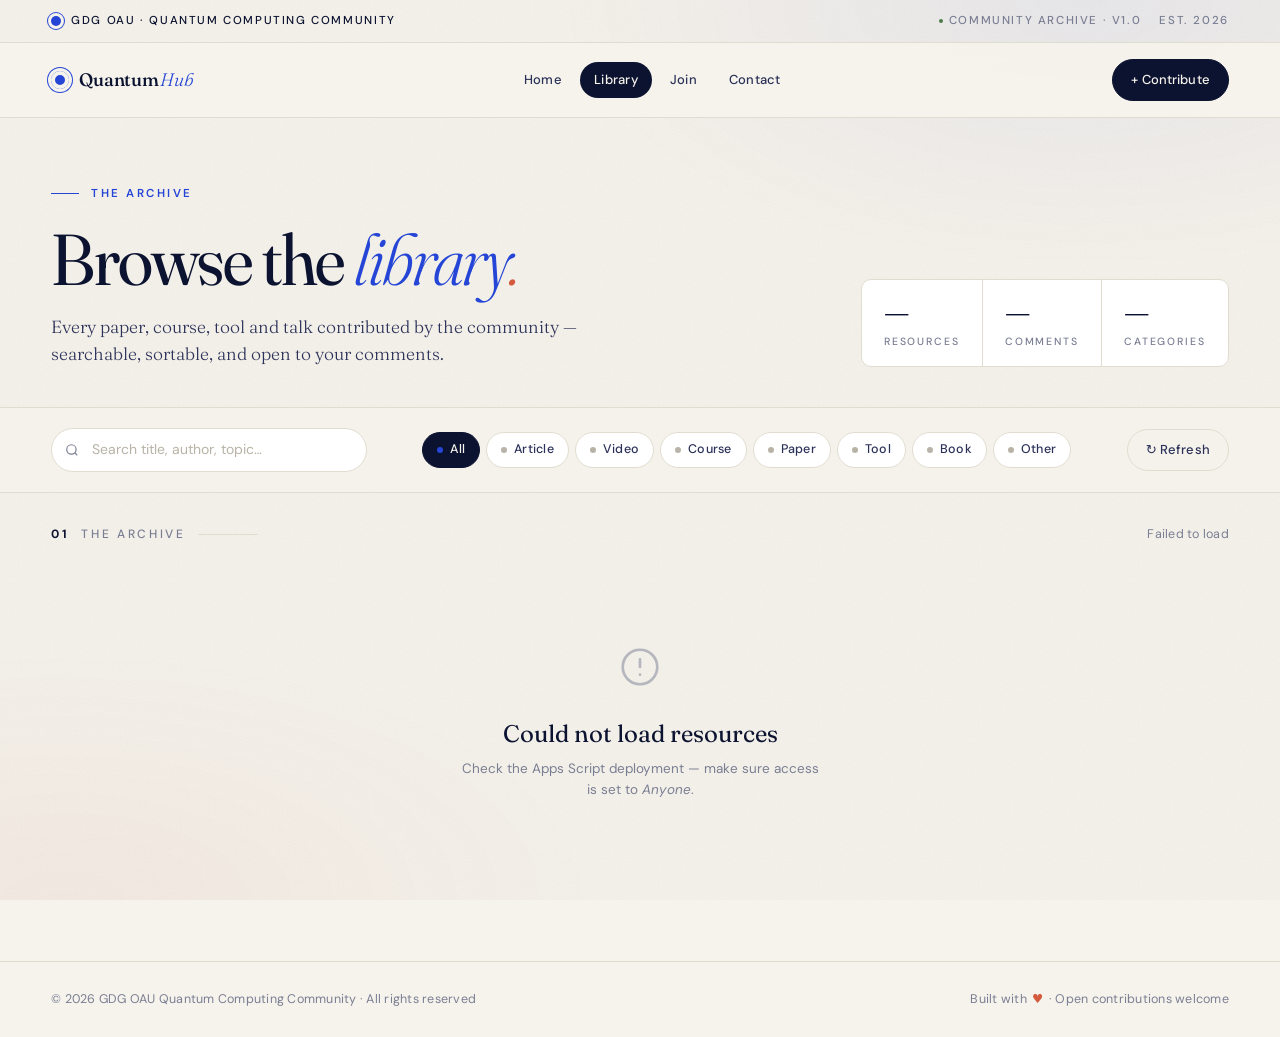
==== library.html @ d34624c2 "feat: implement library page with resource search, filtering, and contribution modal functionality" ====
<!DOCTYPE html>
<html lang="en">
<head>
  <meta charset="UTF-8" />
  <meta name="viewport" content="width=device-width, initial-scale=1.0" />
  <title>Library · Quantum Resource Hub</title>
  <meta name="description" content="The full library of quantum computing resources — curated by the GDG OAU Quantum Computing Community." />

  <link rel="preconnect" href="https://fonts.googleapis.com">
  <link rel="preconnect" href="https://fonts.gstatic.com" crossorigin>
  <link
    href="https://fonts.googleapis.com/css2?family=DM+Sans:opsz,wght@9..40,300..700&family=Fraunces:ital,opsz,wght,SOFT@0,9..144,300..700,30..100;1,9..144,300..700,30..100&display=swap"
    rel="stylesheet">

  <link rel="stylesheet" href="css/styles.css" />
</head>
<body data-page="library">

<div class="page">

  <!-- ═══ TOP RIBBON ═══════════════════════════════ -->
  <div class="ribbon">
    <span class="ribbon-mark">GDG OAU · Quantum Computing Community</span>
    <span class="ribbon-meta">
      <span class="hide-sm"><span class="dot"></span> Community archive · v1.0</span>
      <span>Est. 2026</span>
    </span>
  </div>

  <!-- ═══ PRIMARY NAV ══════════════════════════════ -->
  <nav class="primary-nav" aria-label="Primary">
    <a class="brand" href="index.html">
      <span class="brand-mark" aria-hidden="true"></span>
      <span class="brand-name">Quantum<span class="brand-name-it">Hub</span></span>
    </a>
    <ul class="nav-links">
      <li><a class="nav-link" href="index.html">Home</a></li>
      <li><a class="nav-link active" href="library.html">Library</a></li>
      <li><a class="nav-link" href="index.html#join">Join</a></li>
      <li><a class="nav-link" href="index.html#contact">Contact</a></li>
    </ul>
    <button class="btn btn-primary nav-cta" id="openAddBtn">+ Contribute</button>
  </nav>

  <!-- ═══ LIBRARY HEADER ═══════════════════════════ -->
  <header class="library-header">
    <div>
      <div class="eyebrow">The Archive</div>
      <h1 class="library-title">
        Browse the <span class="it">library</span><span class="amp">.</span>
      </h1>
      <p class="library-lede">
        Every paper, course, tool and talk contributed by the community —
        searchable, sortable, and open to your comments.
      </p>
    </div>

    <div class="stats stats-compact" role="group" aria-label="Archive statistics">
      <div class="stat"><div class="stat-num" id="stat-total">—</div><div class="stat-label">Resources</div></div>
      <div class="stat"><div class="stat-num" id="stat-comments">—</div><div class="stat-label">Comments</div></div>
      <div class="stat"><div class="stat-num" id="stat-cats">—</div><div class="stat-label">Categories</div></div>
    </div>
  </header>

  <!-- ═══ ACTION BAR ═══════════════════════════════ -->
  <div class="actionbar">
    <div class="search">
      <svg width="14" height="14" viewBox="0 0 24 24" fill="none" stroke="currentColor" stroke-width="2"><circle cx="11" cy="11" r="8"/><path d="m21 21-4.35-4.35"/></svg>
      <input type="text" id="searchInput" placeholder="Search title, author, topic…" aria-label="Search resources" />
    </div>

    <div class="chips" id="filterChips" role="group" aria-label="Filter by category">
      <button class="chip active" data-filter="All">All</button>
      <button class="chip" data-filter="Article">Article</button>
      <button class="chip" data-filter="Video">Video</button>
      <button class="chip" data-filter="Course">Course</button>
      <button class="chip" data-filter="Paper">Paper</button>
      <button class="chip" data-filter="Tool">Tool</button>
      <button class="chip" data-filter="Book">Book</button>
      <button class="chip" data-filter="Other">Other</button>
    </div>

    <div style="display:flex; gap:10px;">
      <button class="btn btn-ghost" id="refreshBtn" title="Reload archive">↻ Refresh</button>
    </div>
  </div>

  <!-- ═══ RESULTS ══════════════════════════════════ -->
  <section>
    <div class="results-header">
      <div class="section-num"><strong>01</strong> The Archive</div>
      <div class="results-count" id="resultsCount">Loading…</div>
    </div>
    <div class="grid" id="grid"></div>
  </section>

  <!-- ═══ COLOPHON ═════════════════════════════════ -->
  <footer class="colophon">
    <span>© <span id="year">2026</span> GDG OAU Quantum Computing Community · All rights reserved</span>
    <span>Built with <span class="heart" aria-label="love">♥</span> · Open contributions welcome</span>
  </footer>

</div><!-- /.page -->


<!-- ═══ ADD MODAL ══════════════════════════════════ -->
<div class="overlay" id="addOverlay" role="dialog" aria-modal="true" aria-labelledby="addModalTitle">
  <div class="modal">
    <div class="modal-head">
      <div class="modal-eyebrow">Contribute</div>
      <h2 class="modal-title" id="addModalTitle">Add a resource <em>to the archive</em></h2>
      <button class="modal-close" data-close="addOverlay" aria-label="Close">✕</button>
    </div>

    <div class="modal-body">
      <div class="field">
        <label for="f-title">Title <span class="req">*</span></label>
        <input type="text" id="f-title" placeholder="e.g. IBM Quantum Learning Path" />
      </div>

      <div class="field">
        <label for="f-url">URL / Link <span class="req">*</span></label>
        <input type="url" id="f-url" placeholder="https://…" />
      </div>

      <div class="field-row">
        <div class="field">
          <label for="f-cat">Category <span class="req">*</span></label>
          <select id="f-cat">
            <option value="">— Select —</option>
            <option>Article</option>
            <option>Video</option>
            <option>Course</option>
            <option>Paper</option>
            <option>Tool</option>
            <option>Book</option>
            <option>Other</option>
          </select>
        </div>
        <div class="field">
          <label for="f-name">Your name</label>
          <input type="text" id="f-name" placeholder="Anonymous" />
        </div>
      </div>

      <div class="field">
        <label for="f-desc">Description</label>
        <textarea id="f-desc" placeholder="What does this resource cover and why is it worth reading?"></textarea>
      </div>

      <button class="submit-btn" id="addSubmitBtn">→ Submit Resource</button>
    </div>
  </div>
</div>


<!-- ═══ RESOURCE DETAIL MODAL ══════════════════════ -->
<div class="overlay" id="detailOverlay" role="dialog" aria-modal="true" aria-labelledby="detailTitle">
  <div class="modal modal-lg">
    <button class="modal-close" data-close="detailOverlay" aria-label="Close">✕</button>

    <div class="detail">
      <div class="detail-head">
        <span class="detail-num" id="dNum">№ 001</span>
        <span class="detail-cat" id="dCat">Other</span>
      </div>

      <h2 class="detail-title" id="detailTitle">—</h2>

      <div class="detail-meta" id="dMeta"></div>

      <p class="detail-desc" id="dDesc"></p>

      <a class="detail-open" id="dOpen" href="#" target="_blank" rel="noopener">
        <span>Open resource</span>
        <svg width="14" height="14" viewBox="0 0 24 24" fill="none" stroke="currentColor" stroke-width="2" stroke-linecap="round" stroke-linejoin="round"><path d="M7 17L17 7M9 7h8v8"/></svg>
      </a>
    </div>

    <hr class="divider" />

    <div class="detail-notes">
      <div class="notes-header">
        <span class="section-tag">Community Comments</span>
        <span class="notes-count" id="dNoteCount">0</span>
      </div>

      <div class="comments-list" id="commentsList"></div>

      <hr class="divider divider-soft" />

      <div class="section-tag">Leave a Comment</div>

      <div class="field">
        <label for="c-name">Your name</label>
        <input type="text" id="c-name" placeholder="Anonymous" />
      </div>
      <div class="field">
        <label for="c-text">Comment <span class="req">*</span></label>
        <textarea id="c-text" placeholder="e.g. Link is dead — try this mirror instead: https://…"></textarea>
      </div>

      <button class="submit-btn" id="commentSubmitBtn">Post Comment</button>
    </div>
  </div>
</div>


<!-- ═══ TOAST ═════════════════════════════════════ -->
<div class="toast" id="toast" role="status" aria-live="polite">
  <span class="toast-icon" id="toastIcon">✓</span>
  <span id="toastMsg">Done.</span>
</div>


<!-- ═══ SCRIPTS — order matters: utils → api → ui → app ═══ -->
<script src="js/utils.js"></script>
<script src="js/api.js"></script>
<script src="js/ui.js"></script>
<script src="js/app.js"></script>

</body>
</html>
---- css/styles.css ----
/* ================================================
   QUANTUM RESOURCE HUB — STYLES
   GDG OAU · Quantum Computing Community
   Aesthetic: editorial light mode, Fraunces + DM Sans
   ================================================ */

/* ── DESIGN TOKENS ─────────────────────────────── */
:root {
  /* Paper & Ink */
  --paper:        #f6f3ec;
  --paper-warm:   #efeae0;
  --surface:      #ffffff;
  --ink:          #0c1330;
  --ink-soft:     #2b3158;
  --muted:        #7a7e93;
  --dim:          #b8b3a6;
  --line:         #e0dccf;
  --line-soft:    #ece8dc;

  /* Quantum palette */
  --cobalt:       #2545d6;
  --cobalt-soft:  #e7ecff;
  --terracotta:   #d35a3d;
  --saffron:      #d99411;
  --moss:         #4d7a4a;
  --plum:         #7c3a8a;
  --rose:         #c14b7a;

  /* Type — two-font system: editorial serif + clean sans */
  --serif:  'Fraunces', 'Iowan Old Style', Georgia, serif;
  --sans:   'DM Sans', 'Helvetica Neue', system-ui, sans-serif;

  /* Geometry */
  --radius-sm:  6px;
  --radius:     10px;
  --radius-lg:  18px;
  --pad-x:      clamp(20px, 4vw, 56px);

  /* Motion */
  --ease:  cubic-bezier(0.4, 0, 0.15, 1);
  --fast:  0.18s var(--ease);
  --slow:  0.32s var(--ease);
}

/* ── RESET ─────────────────────────────────────── */
*, *::before, *::after { box-sizing: border-box; margin: 0; padding: 0; }
html { scroll-behavior: smooth; }
button { font: inherit; color: inherit; background: none; border: none; cursor: pointer; }
a { color: inherit; text-decoration: none; }
input, select, textarea { font: inherit; color: inherit; }

/* ── BODY & ATMOSPHERE ─────────────────────────── */
body {
  background: var(--paper);
  color: var(--ink);
  font-family: var(--sans);
  font-size: 15px;
  line-height: 1.55;
  min-height: 100vh;
  overflow-x: hidden;
  -webkit-font-smoothing: antialiased;
  text-rendering: optimizeLegibility;
}

/* Subtle paper grain — pure SVG noise, no asset */
body::before {
  content: '';
  position: fixed;
  inset: 0;
  background-image: url("data:image/svg+xml;utf8,<svg xmlns='http://www.w3.org/2000/svg' width='160' height='160'><filter id='n'><feTurbulence type='fractalNoise' baseFrequency='0.85' numOctaves='2' stitchTiles='stitch'/><feColorMatrix values='0 0 0 0 0  0 0 0 0 0  0 0 0 0 0  0 0 0 0.045 0'/></filter><rect width='100%25' height='100%25' filter='url(%23n)'/></svg>");
  opacity: 0.6;
  pointer-events: none;
  z-index: 0;
  mix-blend-mode: multiply;
}

/* Soft radial wash anchoring the page */
body::after {
  content: '';
  position: fixed;
  inset: 0;
  background:
    radial-gradient(ellipse 70% 50% at 85% 0%, rgba(37, 69, 214, 0.06), transparent 60%),
    radial-gradient(ellipse 60% 40% at 5% 100%, rgba(211, 90, 61, 0.05), transparent 70%);
  pointer-events: none;
  z-index: 0;
}

/* ── LAYOUT WRAPPER ────────────────────────────── */
.page { position: relative; z-index: 1; }

/* Small text utility — used for labels & metadata */
.label-sm {
  font-size: 11px;
  letter-spacing: 0.14em;
  text-transform: uppercase;
  font-weight: 500;
}

/* ── TOP RIBBON (org bar) ──────────────────────── */
.ribbon {
  border-bottom: 1px solid var(--line);
  padding: 12px var(--pad-x);
  display: flex;
  justify-content: space-between;
  align-items: center;
  font-size: 11.5px;
  letter-spacing: 0.14em;
  text-transform: uppercase;
  color: var(--muted);
  font-weight: 500;
}

.ribbon-mark {
  display: inline-flex;
  align-items: center;
  gap: 10px;
  color: var(--ink);
}

.ribbon-mark::before {
  content: '';
  width: 10px;
  height: 10px;
  border-radius: 50%;
  background: var(--cobalt);
  box-shadow:
    0 0 0 3px var(--paper),
    0 0 0 4px var(--cobalt);
}

.ribbon-meta { display: flex; gap: 18px; align-items: center; }
.ribbon-meta span { display: inline-flex; align-items: center; gap: 6px; }
.ribbon-meta .dot { width: 4px; height: 4px; border-radius: 50%; background: var(--moss); }

/* ── PRIMARY NAV ───────────────────────────────── */
.primary-nav {
  padding: 16px var(--pad-x);
  display: flex;
  align-items: center;
  gap: 24px;
  border-bottom: 1px solid var(--line);
  background: rgba(246, 243, 236, 0.92);
  backdrop-filter: blur(10px);
  -webkit-backdrop-filter: blur(10px);
  position: sticky;
  top: 0;
  z-index: 60;
}

.brand {
  display: inline-flex;
  align-items: center;
  gap: 10px;
  font-family: var(--serif);
  font-weight: 500;
  font-size: 18px;
  letter-spacing: -0.01em;
  color: var(--ink);
  font-variation-settings: "opsz" 24;
  flex: 0 0 auto;
}

.brand-mark {
  width: 18px;
  height: 18px;
  border-radius: 50%;
  background: var(--cobalt);
  box-shadow:
    0 0 0 3px var(--paper),
    0 0 0 4px var(--cobalt),
    inset 0 0 0 4px var(--paper);
  display: inline-block;
}

.brand-name-it {
  font-style: italic;
  font-weight: 300;
  color: var(--cobalt);
  margin-left: 1px;
}

.nav-links {
  list-style: none;
  display: flex;
  gap: 4px;
  margin: 0 auto;
  padding: 0;
}

.nav-link {
  font-size: 13px;
  letter-spacing: 0.02em;
  font-weight: 500;
  color: var(--ink-soft);
  padding: 8px 14px;
  border-radius: 100px;
  transition: all var(--fast);
  display: inline-block;
}

.nav-link:hover { color: var(--ink); background: var(--paper-warm); }

.nav-link.active {
  background: var(--ink);
  color: var(--paper);
}

.nav-cta { flex: 0 0 auto; }

@media (max-width: 720px) {
  .primary-nav { gap: 12px; flex-wrap: wrap; }
  .nav-links { order: 3; width: 100%; justify-content: center; margin: 0; }
  .nav-cta { margin-left: auto; }
}

/* ── HERO / MASTHEAD ───────────────────────────── */
.masthead {
  padding: clamp(40px, 7vw, 80px) var(--pad-x) clamp(36px, 5vw, 56px);
  border-bottom: 1px solid var(--line);
  display: grid;
  grid-template-columns: minmax(0, 1.4fr) minmax(0, 1fr);
  gap: clamp(28px, 5vw, 64px);
  align-items: end;
  position: relative;
}

.eyebrow {
  font-size: 11.5px;
  letter-spacing: 0.22em;
  text-transform: uppercase;
  color: var(--cobalt);
  font-weight: 600;
  display: inline-flex;
  align-items: center;
  gap: 12px;
  margin-bottom: 22px;
}

.eyebrow::before {
  content: '';
  width: 28px;
  height: 1px;
  background: var(--cobalt);
}

.headline {
  font-family: var(--serif);
  font-weight: 400;
  font-size: clamp(48px, 8vw, 104px);
  line-height: 0.95;
  letter-spacing: -0.025em;
  color: var(--ink);
  font-variation-settings: "opsz" 144, "SOFT" 30;
}

.headline .it {
  font-style: italic;
  font-weight: 300;
  color: var(--cobalt);
}

.headline .amp {
  font-style: italic;
  color: var(--terracotta);
  font-weight: 300;
}

.lede {
  margin-top: 24px;
  font-family: var(--serif);
  font-size: clamp(16px, 1.6vw, 19px);
  font-weight: 300;
  line-height: 1.55;
  color: var(--ink-soft);
  max-width: 52ch;
  font-variation-settings: "opsz" 14;
}

.lede strong {
  font-weight: 500;
  color: var(--ink);
  background: linear-gradient(transparent 65%, rgba(217, 148, 17, 0.28) 65%);
  padding: 0 2px;
}

/* Masthead right column: stats + decorative orbital */
.masthead-aside {
  display: flex;
  flex-direction: column;
  gap: 28px;
  align-items: flex-end;
}

.orbital {
  width: clamp(140px, 18vw, 220px);
  aspect-ratio: 1;
  position: relative;
  opacity: 0.85;
}

.orbital svg { width: 100%; height: 100%; display: block; }
.orbital .core { animation: pulse 4s ease-in-out infinite; transform-origin: center; }
.orbital .ring { animation: orbit 18s linear infinite; transform-origin: center; }
.orbital .ring-2 { animation-duration: 24s; animation-direction: reverse; }
.orbital .ring-3 { animation-duration: 30s; }

@keyframes orbit { to { transform: rotate(360deg); } }
@keyframes pulse { 50% { transform: scale(1.15); opacity: 0.7; } }

.stats {
  display: flex;
  gap: 0;
  border: 1px solid var(--line);
  border-radius: var(--radius);
  background: var(--surface);
  overflow: hidden;
}

.stat {
  padding: 16px 22px;
  min-width: 90px;
  text-align: left;
  border-right: 1px solid var(--line);
}
.stat:last-child { border-right: none; }

.stat-num {
  font-family: var(--serif);
  font-weight: 400;
  font-size: 32px;
  line-height: 1;
  color: var(--ink);
  font-variation-settings: "opsz" 48;
}

.stat-label {
  font-size: 10.5px;
  letter-spacing: 0.18em;
  text-transform: uppercase;
  color: var(--muted);
  margin-top: 6px;
  font-weight: 500;
}

/* ── HERO CTAs ─────────────────────────────────── */
.hero-ctas {
  margin-top: 32px;
  display: flex;
  flex-wrap: wrap;
  gap: 12px;
}

.btn-lg {
  padding: 13px 22px;
  font-size: 14px;
  letter-spacing: 0.01em;
}

/* ── LIBRARY HEADER ────────────────────────────── */
.library-header {
  padding: clamp(36px, 5vw, 60px) var(--pad-x) clamp(28px, 4vw, 40px);
  border-bottom: 1px solid var(--line);
  display: grid;
  grid-template-columns: minmax(0, 1.4fr) minmax(0, 1fr);
  gap: clamp(24px, 4vw, 48px);
  align-items: end;
}

.library-title {
  font-family: var(--serif);
  font-weight: 400;
  font-size: clamp(38px, 6vw, 72px);
  line-height: 0.98;
  letter-spacing: -0.02em;
  color: var(--ink);
  font-variation-settings: "opsz" 144, "SOFT" 30;
}

.library-title .it { font-style: italic; font-weight: 300; color: var(--cobalt); }
.library-title .amp { font-style: italic; color: var(--terracotta); font-weight: 300; }

.library-lede {
  margin-top: 18px;
  font-family: var(--serif);
  font-size: clamp(15px, 1.5vw, 17.5px);
  font-weight: 300;
  line-height: 1.55;
  color: var(--ink-soft);
  max-width: 52ch;
  font-variation-settings: "opsz" 14;
}

.stats-compact { justify-self: end; }

@media (max-width: 880px) {
  .library-header { grid-template-columns: 1fr; gap: 28px; align-items: start; }
  .stats-compact { justify-self: start; }
}

/* ── FEATURED ──────────────────────────────────── */
.featured {
  padding: clamp(40px, 6vw, 72px) var(--pad-x) 16px;
}

.section-head {
  display: flex;
  justify-content: space-between;
  align-items: baseline;
  gap: 16px;
  margin-bottom: 28px;
}

.section-cta {
  font-size: 13px;
  letter-spacing: 0.02em;
  font-weight: 600;
  color: var(--cobalt);
  display: inline-flex;
  align-items: center;
  gap: 8px;
  transition: gap var(--fast);
}
.section-cta:hover { gap: 12px; }
.section-cta .arrow { transition: transform var(--fast); }
.section-cta:hover .arrow { transform: translateX(2px); }

.featured-grid {
  display: grid;
  grid-template-columns: repeat(auto-fill, minmax(310px, 1fr));
  gap: 18px;
}

/* Featured cards reuse .card styles via JS — no extra rules needed */

/* ── COMMUNITY (Join + Contact) ────────────────── */
.community {
  padding: clamp(48px, 7vw, 88px) var(--pad-x) clamp(48px, 7vw, 88px);
}

.community-grid {
  display: grid;
  grid-template-columns: repeat(auto-fit, minmax(320px, 1fr));
  gap: 24px;
}

.cs-card {
  background: var(--surface);
  border: 1px solid var(--line);
  border-radius: var(--radius-lg);
  padding: 36px 36px 32px;
  position: relative;
  overflow: hidden;
  scroll-margin-top: 100px;
}

.cs-card::before {
  content: '';
  position: absolute;
  top: 0;
  left: 0;
  right: 0;
  height: 4px;
  background: linear-gradient(90deg, var(--cobalt), var(--terracotta));
  opacity: 0.7;
}

.cs-tag {
  display: inline-block;
  font-size: 10.5px;
  letter-spacing: 0.2em;
  text-transform: uppercase;
  font-weight: 700;
  color: var(--terracotta);
  background: rgba(211, 90, 61, 0.1);
  border: 1px solid rgba(211, 90, 61, 0.25);
  padding: 5px 11px;
  border-radius: 100px;
  margin-bottom: 18px;
}

.cs-title {
  font-family: var(--serif);
  font-weight: 400;
  font-size: clamp(32px, 4.5vw, 44px);
  line-height: 1.05;
  letter-spacing: -0.02em;
  color: var(--ink);
  font-variation-settings: "opsz" 48;
  margin: 8px 0 14px;
}

.cs-title em { font-style: italic; font-weight: 300; color: var(--cobalt); }

.cs-desc {
  font-family: var(--serif);
  font-size: 15.5px;
  font-weight: 300;
  line-height: 1.6;
  color: var(--ink-soft);
  font-variation-settings: "opsz" 14;
  margin-bottom: 24px;
  max-width: 48ch;
}

.cs-form .field input:disabled,
.cs-form .field textarea:disabled {
  opacity: 0.55;
  cursor: not-allowed;
  background: var(--paper);
}

.cs-form .submit-btn:disabled {
  background: var(--ink-soft);
  opacity: 0.45;
  cursor: not-allowed;
}

@media (max-width: 640px) {
  .cs-card { padding: 28px 24px 26px; }
}

/* ── ACTION BAR ────────────────────────────────── */
.actionbar {
  padding: 20px var(--pad-x);
  display: flex;
  flex-wrap: wrap;
  gap: 14px 18px;
  align-items: center;
  justify-content: space-between;
  border-bottom: 1px solid var(--line);
  background: rgba(246, 243, 236, 0.85);
  backdrop-filter: blur(10px);
  -webkit-backdrop-filter: blur(10px);
}

.search {
  position: relative;
  flex: 1 1 240px;
  max-width: 360px;
}

.search svg {
  position: absolute;
  left: 14px;
  top: 50%;
  transform: translateY(-50%);
  color: var(--muted);
  pointer-events: none;
}

.search input {
  width: 100%;
  background: var(--surface);
  border: 1px solid var(--line);
  border-radius: 100px;
  padding: 10px 16px 10px 40px;
  font-size: 14px;
  outline: none;
  transition: border-color var(--fast), box-shadow var(--fast);
}

.search input::placeholder { color: var(--dim); }

.search input:focus {
  border-color: var(--cobalt);
  box-shadow: 0 0 0 4px var(--cobalt-soft);
}

.chips {
  display: flex;
  flex-wrap: wrap;
  gap: 6px;
  flex: 1 1 auto;
  justify-content: center;
}

.chip {
  font-size: 12.5px;
  letter-spacing: 0.02em;
  padding: 7px 14px;
  border-radius: 100px;
  border: 1px solid var(--line);
  color: var(--ink-soft);
  background: var(--surface);
  transition: all var(--fast);
  display: inline-flex;
  align-items: center;
  gap: 7px;
  font-weight: 500;
}

.chip::before {
  content: '';
  width: 6px;
  height: 6px;
  border-radius: 50%;
  background: var(--dim);
  transition: background var(--fast);
}

.chip:hover { border-color: var(--ink); color: var(--ink); }

.chip.active {
  background: var(--ink);
  color: var(--paper);
  border-color: var(--ink);
}

.chip.active::before { background: var(--cobalt); }

.btn {
  font-size: 13px;
  letter-spacing: 0.01em;
  font-weight: 500;
  padding: 10px 18px;
  border-radius: 100px;
  display: inline-flex;
  align-items: center;
  gap: 8px;
  transition: all var(--fast);
  white-space: nowrap;
}

.btn-primary {
  background: var(--ink);
  color: var(--paper);
  border: 1px solid var(--ink);
}

.btn-primary:hover {
  background: var(--cobalt);
  border-color: var(--cobalt);
  transform: translateY(-1px);
}

.btn-ghost {
  background: transparent;
  color: var(--ink-soft);
  border: 1px solid var(--line);
}

.btn-ghost:hover { border-color: var(--ink); color: var(--ink); }

/* ── RESULTS HEADER ─────────────────────────────── */
.results-header {
  padding: 32px var(--pad-x) 12px;
  display: flex;
  justify-content: space-between;
  align-items: baseline;
  gap: 16px;
}

.section-num {
  font-size: 12px;
  letter-spacing: 0.22em;
  text-transform: uppercase;
  color: var(--muted);
  display: inline-flex;
  align-items: center;
  gap: 12px;
  font-weight: 500;
}

.section-num strong { color: var(--ink); font-weight: 700; }

.section-num::after {
  content: '';
  width: 60px;
  height: 1px;
  background: var(--line);
}

.results-count {
  font-size: 12.5px;
  color: var(--muted);
  letter-spacing: 0.02em;
}

/* ── GRID ──────────────────────────────────────── */
.grid {
  padding: 8px var(--pad-x) 80px;
  display: grid;
  grid-template-columns: repeat(auto-fill, minmax(310px, 1fr));
  gap: 18px;
}

/* ── CARD ──────────────────────────────────────── */
.card {
  background: var(--surface);
  border: 1px solid var(--line);
  border-radius: var(--radius);
  padding: 24px 24px 20px;
  display: flex;
  flex-direction: column;
  gap: 14px;
  position: relative;
  overflow: hidden;
  cursor: pointer;
  transition: border-color var(--fast), transform var(--fast), box-shadow var(--slow);
  animation: cardIn 0.5s var(--ease) both;
}

@keyframes cardIn {
  from { opacity: 0; transform: translateY(12px); }
  to   { opacity: 1; transform: translateY(0); }
}

/* Left color bar by category */
.card::before {
  content: '';
  position: absolute;
  top: 0;
  left: 0;
  bottom: 0;
  width: 3px;
  background: var(--cat-color, var(--dim));
  transition: width var(--fast);
}

.card:hover {
  border-color: var(--ink);
  transform: translateY(-2px);
  box-shadow: 0 12px 32px -8px rgba(12, 19, 48, 0.12);
}

.card:hover::before { width: 5px; }

.card-head {
  display: flex;
  justify-content: space-between;
  align-items: center;
  gap: 10px;
}

.card-num {
  font-size: 11px;
  color: var(--muted);
  letter-spacing: 0.12em;
  font-weight: 500;
}

.card-cat {
  font-size: 10.5px;
  letter-spacing: 0.16em;
  text-transform: uppercase;
  color: var(--cat-color, var(--ink));
  display: inline-flex;
  align-items: center;
  gap: 7px;
  font-weight: 600;
}

.card-cat::before {
  content: '';
  width: 7px;
  height: 7px;
  border-radius: 50%;
  background: var(--cat-color, var(--dim));
}

.card-title {
  font-family: var(--serif);
  font-weight: 500;
  font-size: 21px;
  line-height: 1.2;
  letter-spacing: -0.01em;
  color: var(--ink);
  font-variation-settings: "opsz" 24;
  display: -webkit-box;
  -webkit-line-clamp: 3;
  -webkit-box-orient: vertical;
  overflow: hidden;
}

.card-desc {
  font-size: 13.5px;
  line-height: 1.55;
  color: var(--ink-soft);
  display: -webkit-box;
  -webkit-line-clamp: 3;
  -webkit-box-orient: vertical;
  overflow: hidden;
}

.card-meta {
  font-size: 12px;
  color: var(--muted);
  letter-spacing: 0.01em;
  display: flex;
  gap: 10px;
  align-items: center;
  margin-top: auto;
}

.card-meta .sep { width: 3px; height: 3px; border-radius: 50%; background: var(--dim); }

.card-foot {
  display: flex;
  justify-content: space-between;
  align-items: center;
  padding-top: 14px;
  margin-top: 4px;
  border-top: 1px solid var(--line-soft);
  gap: 10px;
}

.card-link {
  font-size: 12.5px;
  letter-spacing: 0.01em;
  color: var(--cobalt);
  font-weight: 600;
  display: inline-flex;
  align-items: center;
  gap: 6px;
  transition: gap var(--fast);
}

.card-link:hover { gap: 10px; }
.card-link svg { transition: transform var(--fast); }
.card-link:hover svg { transform: translateX(2px); }

.card-comments {
  font-size: 12px;
  color: var(--muted);
  display: inline-flex;
  align-items: center;
  gap: 6px;
  padding: 5px 10px;
  border-radius: 100px;
  border: 1px solid var(--line);
  transition: all var(--fast);
  font-weight: 500;
}

.card-comments:hover {
  border-color: var(--ink);
  color: var(--ink);
}

.card-comments strong { color: var(--ink); font-weight: 700; }

/* Category color modifiers */
.cat-article { --cat-color: var(--cobalt); }
.cat-video   { --cat-color: var(--terracotta); }
.cat-course  { --cat-color: var(--moss); }
.cat-paper   { --cat-color: var(--ink); }
.cat-tool    { --cat-color: var(--plum); }
.cat-book    { --cat-color: var(--saffron); }
.cat-other   { --cat-color: var(--rose); }

/* ── EMPTY / LOADING ───────────────────────────── */
.state-block {
  grid-column: 1 / -1;
  text-align: center;
  padding: 80px 24px;
  color: var(--muted);
}

.state-block svg { margin-bottom: 18px; opacity: 0.5; }

.state-block h3 {
  font-family: var(--serif);
  font-weight: 400;
  font-size: 24px;
  color: var(--ink);
  margin-bottom: 6px;
  font-variation-settings: "opsz" 24;
}

.state-block p { font-size: 13.5px; max-width: 40ch; margin: 0 auto; }

.spinner {
  width: 22px;
  height: 22px;
  border: 2px solid var(--line);
  border-top-color: var(--cobalt);
  border-radius: 50%;
  animation: spin 0.8s linear infinite;
  display: inline-block;
  vertical-align: middle;
  margin-right: 12px;
}

@keyframes spin { to { transform: rotate(360deg); } }

/* ── FOOTER ────────────────────────────────────── */
.colophon {
  border-top: 1px solid var(--line);
  padding: 28px var(--pad-x);
  font-size: 12.5px;
  letter-spacing: 0.02em;
  color: var(--muted);
  display: flex;
  justify-content: space-between;
  flex-wrap: wrap;
  gap: 12px;
}

.colophon .heart {
  color: var(--terracotta);
  display: inline-block;
  animation: heartbeat 2.4s ease-in-out infinite;
  transform-origin: center;
  margin: 0 2px;
}

@keyframes heartbeat {
  0%, 40%, 100% { transform: scale(1); }
  20%           { transform: scale(1.18); }
}

/* ── MODAL ─────────────────────────────────────── */
.overlay {
  position: fixed;
  inset: 0;
  background: rgba(12, 19, 48, 0.32);
  backdrop-filter: blur(6px);
  -webkit-backdrop-filter: blur(6px);
  z-index: 100;
  display: flex;
  align-items: center;
  justify-content: center;
  padding: 24px;
  opacity: 0;
  pointer-events: none;
  transition: opacity var(--slow);
}

.overlay.open { opacity: 1; pointer-events: auto; }

.modal {
  background: var(--surface);
  border-radius: var(--radius-lg);
  width: 100%;
  max-width: 540px;
  max-height: 90vh;
  overflow-y: auto;
  position: relative;
  transform: translateY(16px) scale(0.98);
  transition: transform var(--slow);
  box-shadow: 0 30px 80px -20px rgba(12, 19, 48, 0.3);
}

.modal-lg { max-width: 640px; }

.overlay.open .modal { transform: translateY(0) scale(1); }

.modal-head {
  padding: 32px 36px 22px;
  border-bottom: 1px solid var(--line);
  position: relative;
}

.modal-eyebrow {
  font-size: 11px;
  letter-spacing: 0.22em;
  text-transform: uppercase;
  color: var(--cobalt);
  margin-bottom: 8px;
  font-weight: 600;
}

.modal-title {
  font-family: var(--serif);
  font-weight: 400;
  font-size: 28px;
  letter-spacing: -0.015em;
  color: var(--ink);
  font-variation-settings: "opsz" 36;
  padding-right: 40px;
  line-height: 1.15;
}

.modal-title em { font-style: italic; color: var(--cobalt); font-weight: 300; }

.modal-close {
  position: absolute;
  top: 24px;
  right: 24px;
  width: 34px;
  height: 34px;
  border-radius: 50%;
  border: 1px solid var(--line);
  display: flex;
  align-items: center;
  justify-content: center;
  color: var(--muted);
  transition: all var(--fast);
  z-index: 5;
  background: var(--surface);
}

.modal-close:hover { border-color: var(--ink); color: var(--ink); transform: rotate(90deg); }

.modal-body { padding: 28px 36px 32px; }

/* ── RESOURCE DETAIL ───────────────────────────── */
.detail {
  padding: 36px 40px 28px;
  position: relative;
}

.detail::before {
  content: '';
  position: absolute;
  top: 0;
  left: 0;
  right: 0;
  height: 4px;
  background: var(--cat-color, var(--cobalt));
}

.detail-head {
  display: flex;
  justify-content: space-between;
  align-items: center;
  margin-bottom: 18px;
  gap: 12px;
}

.detail-num {
  font-size: 11px;
  letter-spacing: 0.18em;
  color: var(--muted);
  font-weight: 500;
}

.detail-cat {
  font-size: 11px;
  letter-spacing: 0.2em;
  text-transform: uppercase;
  color: var(--cat-color, var(--ink));
  font-weight: 700;
  display: inline-flex;
  align-items: center;
  gap: 8px;
}

.detail-cat::before {
  content: '';
  width: 8px;
  height: 8px;
  border-radius: 50%;
  background: var(--cat-color, var(--ink));
}

.detail-title {
  font-family: var(--serif);
  font-weight: 400;
  font-size: clamp(28px, 4vw, 38px);
  line-height: 1.1;
  letter-spacing: -0.02em;
  color: var(--ink);
  font-variation-settings: "opsz" 48;
  margin-bottom: 14px;
  padding-right: 40px;
}

.detail-meta {
  font-size: 13px;
  color: var(--muted);
  display: flex;
  gap: 10px;
  align-items: center;
  flex-wrap: wrap;
  margin-bottom: 18px;
}

.detail-meta .sep { width: 3px; height: 3px; border-radius: 50%; background: var(--dim); }
.detail-meta .author { color: var(--ink-soft); font-weight: 500; }

.detail-desc {
  font-family: var(--serif);
  font-weight: 300;
  font-size: 16.5px;
  line-height: 1.6;
  color: var(--ink-soft);
  font-variation-settings: "opsz" 14;
  margin-bottom: 24px;
}
.detail-desc:empty { display: none; }

.detail-open {
  display: inline-flex;
  align-items: center;
  gap: 10px;
  background: var(--ink);
  color: var(--paper);
  padding: 13px 22px;
  border-radius: 100px;
  font-size: 14px;
  font-weight: 500;
  letter-spacing: 0.01em;
  transition: all var(--fast);
}

.detail-open:hover {
  background: var(--cobalt);
  transform: translateY(-1px);
  box-shadow: 0 8px 22px -6px rgba(37, 69, 214, 0.4);
}

.detail-open svg { transition: transform var(--fast); }
.detail-open:hover svg { transform: translate(2px, -2px); }

/* ── FORMS ─────────────────────────────────────── */
.field { margin-bottom: 18px; }

.field label {
  display: block;
  font-size: 11.5px;
  letter-spacing: 0.16em;
  text-transform: uppercase;
  color: var(--muted);
  margin-bottom: 8px;
  font-weight: 600;
}

.field label .req { color: var(--terracotta); }

.field input,
.field select,
.field textarea {
  width: 100%;
  background: var(--paper);
  border: 1px solid var(--line);
  border-radius: var(--radius-sm);
  padding: 12px 14px;
  font-size: 14.5px;
  color: var(--ink);
  outline: none;
  transition: border-color var(--fast), background var(--fast), box-shadow var(--fast);
}

.field input:focus,
.field select:focus,
.field textarea:focus {
  border-color: var(--cobalt);
  background: var(--surface);
  box-shadow: 0 0 0 3px var(--cobalt-soft);
}

.field input::placeholder,
.field textarea::placeholder { color: var(--dim); }

.field textarea { resize: vertical; min-height: 96px; line-height: 1.55; }

.field select { appearance: none; background-image: url("data:image/svg+xml;utf8,<svg xmlns='http://www.w3.org/2000/svg' width='12' height='8' viewBox='0 0 12 8'><path d='M1 1l5 5 5-5' stroke='%237a7e93' stroke-width='1.5' fill='none' stroke-linecap='round'/></svg>"); background-repeat: no-repeat; background-position: right 14px center; padding-right: 36px; }

.field-row { display: grid; grid-template-columns: 1fr 1fr; gap: 14px; }

.submit-btn {
  width: 100%;
  background: var(--ink);
  color: var(--paper);
  border-radius: 100px;
  padding: 13px 20px;
  font-size: 14px;
  letter-spacing: 0.02em;
  font-weight: 500;
  transition: all var(--fast);
  display: inline-flex;
  align-items: center;
  justify-content: center;
  gap: 10px;
  margin-top: 8px;
}

.submit-btn:hover { background: var(--cobalt); transform: translateY(-1px); }
.submit-btn:disabled { opacity: 0.5; cursor: wait; transform: none; }

/* ── COMMENTS / NOTES SECTION ──────────────────── */
.detail-notes { padding: 0 40px 36px; }

.notes-header {
  display: flex;
  align-items: center;
  gap: 10px;
  margin-bottom: 14px;
}

.notes-count {
  font-size: 11px;
  font-weight: 600;
  background: var(--paper-warm);
  color: var(--ink);
  padding: 2px 9px;
  border-radius: 100px;
  letter-spacing: 0.04em;
}

.comments-list {
  display: flex;
  flex-direction: column;
  gap: 12px;
  margin-bottom: 24px;
  max-height: 280px;
  overflow-y: auto;
  padding-right: 4px;
}

.comment {
  background: var(--paper);
  border: 1px solid var(--line);
  border-radius: var(--radius-sm);
  padding: 14px 16px;
}

.comment-head {
  display: flex;
  justify-content: space-between;
  align-items: baseline;
  margin-bottom: 6px;
  gap: 10px;
}

.comment-author {
  font-size: 13px;
  font-weight: 600;
  color: var(--ink);
  letter-spacing: 0.005em;
}

.comment-time {
  font-size: 11.5px;
  color: var(--muted);
}

.comment-text {
  font-size: 14px;
  line-height: 1.55;
  color: var(--ink-soft);
}

.no-comments {
  text-align: center;
  font-size: 13px;
  color: var(--muted);
  padding: 22px 0;
  letter-spacing: 0.02em;
  font-style: italic;
  font-family: var(--serif);
  font-weight: 300;
}

.divider {
  border: none;
  border-top: 1px solid var(--line);
  margin: 0;
}

.divider-soft {
  border-top: 1px dashed var(--line);
  margin: 22px 0;
}

.section-tag {
  font-size: 11.5px;
  letter-spacing: 0.18em;
  text-transform: uppercase;
  color: var(--ink);
  font-weight: 600;
  display: inline-flex;
  align-items: center;
  margin-bottom: 14px;
}

/* ── TOAST ─────────────────────────────────────── */
.toast {
  position: fixed;
  bottom: 28px;
  right: 28px;
  z-index: 200;
  background: var(--surface);
  border: 1px solid var(--line);
  border-radius: var(--radius);
  padding: 12px 18px;
  font-size: 13.5px;
  color: var(--ink);
  display: flex;
  align-items: center;
  gap: 12px;
  box-shadow: 0 12px 36px -8px rgba(12, 19, 48, 0.2);
  transform: translateY(80px);
  opacity: 0;
  pointer-events: none;
  transition: transform var(--slow), opacity var(--slow);
  border-left-width: 3px;
}

.toast.show { transform: translateY(0); opacity: 1; }
.toast.success { border-left-color: var(--moss); }
.toast.error   { border-left-color: var(--terracotta); }

.toast-icon { font-weight: 700; }
.toast.success .toast-icon { color: var(--moss); }
.toast.error   .toast-icon { color: var(--terracotta); }

/* ── SCROLLBAR ─────────────────────────────────── */
::-webkit-scrollbar { width: 8px; height: 8px; }
::-webkit-scrollbar-track { background: transparent; }
::-webkit-scrollbar-thumb { background: var(--line); border-radius: 4px; }
::-webkit-scrollbar-thumb:hover { background: var(--dim); }

/* ── RESPONSIVE ────────────────────────────────── */
@media (max-width: 880px) {
  .masthead {
    grid-template-columns: 1fr;
    gap: 32px;
    align-items: start;
  }
  .masthead-aside { align-items: flex-start; flex-direction: row; flex-wrap: wrap; }
  .orbital { order: -1; }
}

@media (max-width: 640px) {
  .ribbon { font-size: 10.5px; padding: 10px 16px; }
  .ribbon-meta { gap: 12px; }
  .ribbon-meta .hide-sm { display: none; }
  .actionbar { padding: 16px 16px; }
  .chips { justify-content: flex-start; }
  .field-row { grid-template-columns: 1fr; }
  .modal-head, .modal-body { padding-left: 24px; padding-right: 24px; }
  .detail { padding: 32px 24px 24px; }
  .detail-notes { padding: 0 24px 32px; }
  .modal-title { font-size: 24px; }
  .stat { padding: 14px 18px; min-width: 80px; }
  .stat-num { font-size: 28px; }
  .toast { left: 16px; right: 16px; bottom: 16px; }
}

@media (max-width: 420px) {
  .results-header { flex-direction: column; align-items: flex-start; gap: 6px; }
  .grid { grid-template-columns: 1fr; }
}
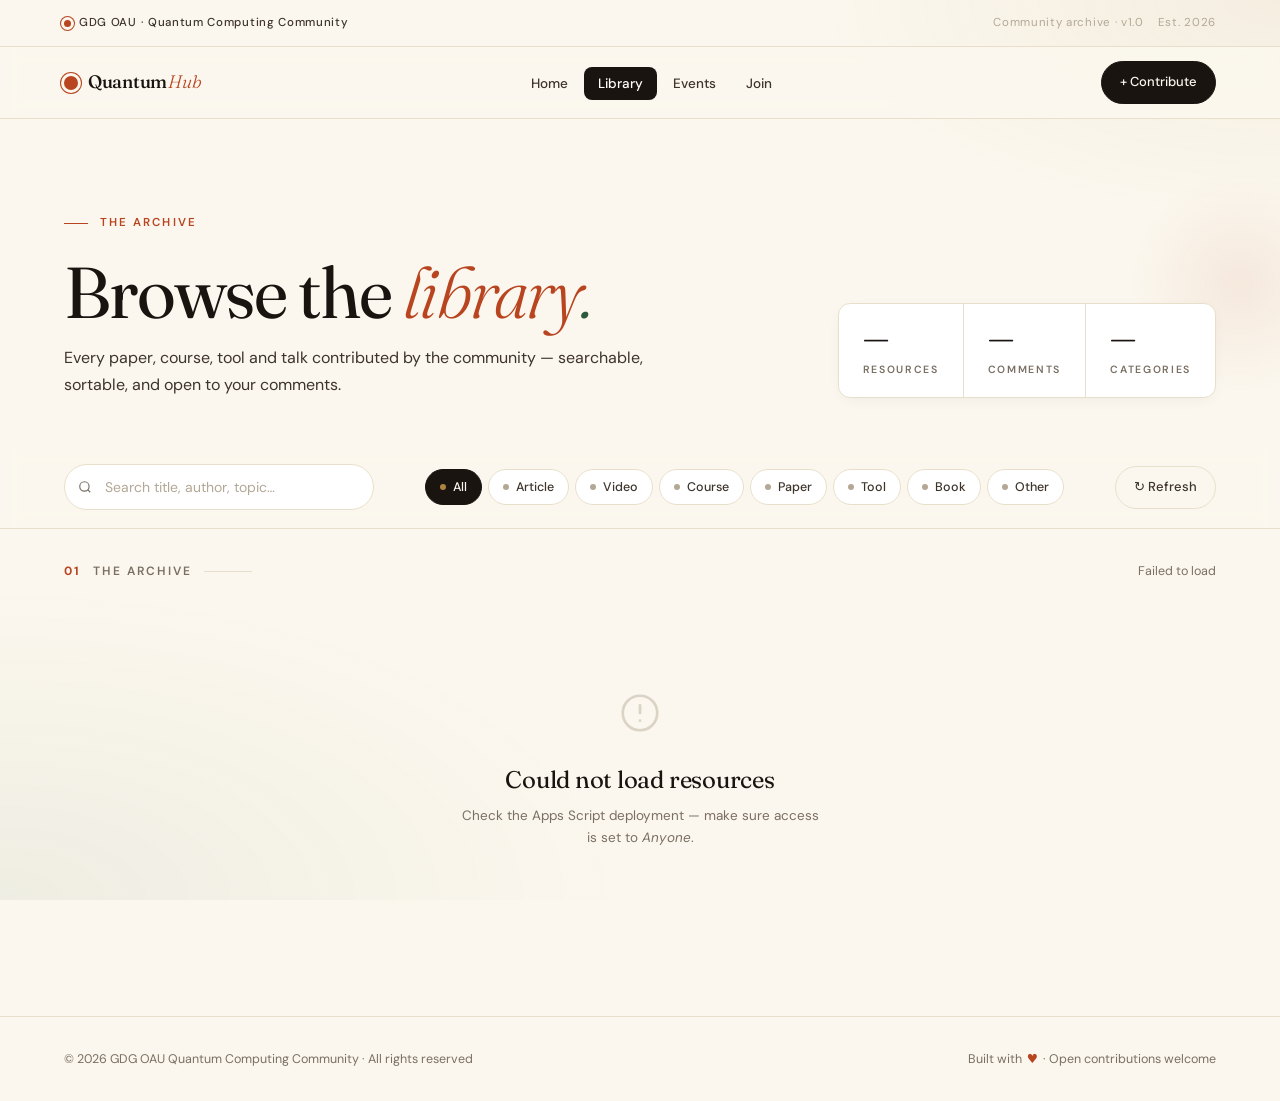
==== commit 10e73abe: "feat: implement warm scholarly visual identity, atmospheric background gradients, and scroll-trigger" ====
--- a/library.html
+++ b/library.html
@@ -36,15 +36,15 @@
     <ul class="nav-links">
       <li><a class="nav-link" href="index.html">Home</a></li>
       <li><a class="nav-link active" href="library.html">Library</a></li>
+      <li><a class="nav-link" href="index.html#events">Events</a></li>
       <li><a class="nav-link" href="index.html#join">Join</a></li>
-      <li><a class="nav-link" href="index.html#contact">Contact</a></li>
     </ul>
     <button class="btn btn-primary nav-cta" id="openAddBtn">+ Contribute</button>
   </nav>
 
   <!-- ═══ LIBRARY HEADER ═══════════════════════════ -->
   <header class="library-header">
-    <div>
+    <div class="reveal in">
       <div class="eyebrow">The Archive</div>
       <h1 class="library-title">
         Browse the <span class="it">library</span><span class="amp">.</span>
@@ -55,7 +55,7 @@
       </p>
     </div>
 
-    <div class="stats stats-compact" role="group" aria-label="Archive statistics">
+    <div class="stats stats-compact reveal delay-2" role="group" aria-label="Archive statistics">
       <div class="stat"><div class="stat-num" id="stat-total">—</div><div class="stat-label">Resources</div></div>
       <div class="stat"><div class="stat-num" id="stat-comments">—</div><div class="stat-label">Comments</div></div>
       <div class="stat"><div class="stat-num" id="stat-cats">—</div><div class="stat-label">Categories</div></div>
@@ -217,6 +217,7 @@
 <script src="js/utils.js"></script>
 <script src="js/api.js"></script>
 <script src="js/ui.js"></script>
+<script src="js/reveal.js"></script>
 <script src="js/app.js"></script>
 
 </body>
--- a/css/styles.css
+++ b/css/styles.css
@@ -1,45 +1,61 @@
 /* ================================================
    QUANTUM RESOURCE HUB — STYLES
    GDG OAU · Quantum Computing Community
-   Aesthetic: editorial light mode, Fraunces + DM Sans
+   Aesthetic: warm scholarly library, animated, refined color
    ================================================ */
 
 /* ── DESIGN TOKENS ─────────────────────────────── */
 :root {
-  /* Paper & Ink */
-  --paper:        #f6f3ec;
-  --paper-warm:   #efeae0;
+  /* Surfaces — warm parchment */
+  --bg:           #fbf7ee;
+  --bg-deep:      #f4ecdb;
   --surface:      #ffffff;
-  --ink:          #0c1330;
-  --ink-soft:     #2b3158;
-  --muted:        #7a7e93;
-  --dim:          #b8b3a6;
-  --line:         #e0dccf;
-  --line-soft:    #ece8dc;
-
-  /* Quantum palette */
-  --cobalt:       #2545d6;
-  --cobalt-soft:  #e7ecff;
-  --terracotta:   #d35a3d;
-  --saffron:      #d99411;
-  --moss:         #4d7a4a;
-  --plum:         #7c3a8a;
-  --rose:         #c14b7a;
-
-  /* Type — two-font system: editorial serif + clean sans */
+  --surface-warm: #f7f1e1;
+
+  /* Ink */
+  --ink:          #1a1410;
+  --ink-soft:     #3d342c;
+  --muted:        #7a6f63;
+  --dim:          #b3a896;
+  --line:         #e8dfca;
+  --line-soft:    #f0e9d6;
+
+  /* Library palette — used for categories and accents */
+  --terracotta:   #b8451f;
+  --terracotta-soft: #fde6d8;
+  --moss:         #2d5a3f;
+  --moss-soft:    #dceae0;
+  --navy:         #1e3a5f;
+  --navy-soft:    #dde6f0;
+  --gold:         #b08240;
+  --gold-soft:    #f5e9d0;
+  --plum:         #6b2470;
+  --plum-soft:    #ecd9ee;
+  --rose:         #9b2545;
+  --rose-soft:    #f5d9e0;
+
+  /* Primary accent — deep terracotta (book-spine) */
+  --accent:       var(--terracotta);
+  --accent-soft:  var(--terracotta-soft);
+  --accent-deep:  #7c2d12;
+
+  /* Type */
   --serif:  'Fraunces', 'Iowan Old Style', Georgia, serif;
-  --sans:   'DM Sans', 'Helvetica Neue', system-ui, sans-serif;
+  --sans:   'DM Sans', 'Inter', system-ui, -apple-system, sans-serif;
 
   /* Geometry */
   --radius-sm:  6px;
-  --radius:     10px;
+  --radius:     12px;
   --radius-lg:  18px;
-  --pad-x:      clamp(20px, 4vw, 56px);
+  --radius-xl:  24px;
+  --pad-x:      clamp(20px, 5vw, 64px);
 
   /* Motion */
-  --ease:  cubic-bezier(0.4, 0, 0.15, 1);
-  --fast:  0.18s var(--ease);
-  --slow:  0.32s var(--ease);
+  --ease:       cubic-bezier(0.4, 0, 0.15, 1);
+  --ease-out:   cubic-bezier(0.16, 1, 0.3, 1);
+  --fast:       0.18s var(--ease);
+  --slow:       0.4s var(--ease);
+  --slower:     0.7s var(--ease-out);
 }
 
 /* ── RESET ─────────────────────────────────────── */
@@ -47,100 +63,97 @@
 html { scroll-behavior: smooth; }
 button { font: inherit; color: inherit; background: none; border: none; cursor: pointer; }
 a { color: inherit; text-decoration: none; }
+img { max-width: 100%; display: block; }
 input, select, textarea { font: inherit; color: inherit; }
 
-/* ── BODY & ATMOSPHERE ─────────────────────────── */
+/* ── BODY ──────────────────────────────────────── */
 body {
-  background: var(--paper);
+  background: var(--bg);
   color: var(--ink);
   font-family: var(--sans);
   font-size: 15px;
-  line-height: 1.55;
+  line-height: 1.6;
   min-height: 100vh;
   overflow-x: hidden;
   -webkit-font-smoothing: antialiased;
   text-rendering: optimizeLegibility;
 }
 
-/* Subtle paper grain — pure SVG noise, no asset */
+/* Soft warm gradient wash for atmosphere */
 body::before {
   content: '';
   position: fixed;
   inset: 0;
-  background-image: url("data:image/svg+xml;utf8,<svg xmlns='http://www.w3.org/2000/svg' width='160' height='160'><filter id='n'><feTurbulence type='fractalNoise' baseFrequency='0.85' numOctaves='2' stitchTiles='stitch'/><feColorMatrix values='0 0 0 0 0  0 0 0 0 0  0 0 0 0 0  0 0 0 0.045 0'/></filter><rect width='100%25' height='100%25' filter='url(%23n)'/></svg>");
-  opacity: 0.6;
+  background:
+    radial-gradient(ellipse 60% 40% at 100% 0%, rgba(176, 130, 64, 0.08), transparent 60%),
+    radial-gradient(ellipse 70% 50% at 0% 100%, rgba(45, 90, 63, 0.06), transparent 70%);
   pointer-events: none;
   z-index: 0;
-  mix-blend-mode: multiply;
-}
-
-/* Soft radial wash anchoring the page */
-body::after {
-  content: '';
-  position: fixed;
-  inset: 0;
-  background:
-    radial-gradient(ellipse 70% 50% at 85% 0%, rgba(37, 69, 214, 0.06), transparent 60%),
-    radial-gradient(ellipse 60% 40% at 5% 100%, rgba(211, 90, 61, 0.05), transparent 70%);
-  pointer-events: none;
-  z-index: 0;
-}
-
-/* ── LAYOUT WRAPPER ────────────────────────────── */
-.page { position: relative; z-index: 1; }
-
-/* Small text utility — used for labels & metadata */
-.label-sm {
-  font-size: 11px;
-  letter-spacing: 0.14em;
-  text-transform: uppercase;
-  font-weight: 500;
-}
-
-/* ── TOP RIBBON (org bar) ──────────────────────── */
+}
+
+/* ── LAYOUT ────────────────────────────────────── */
+.page { position: relative; z-index: 1; max-width: 1320px; margin: 0 auto; }
+
+/* ── SCROLL REVEAL ─────────────────────────────── */
+.reveal {
+  opacity: 0;
+  transform: translateY(20px);
+  transition: opacity 0.7s var(--ease-out), transform 0.7s var(--ease-out);
+}
+.reveal.in {
+  opacity: 1;
+  transform: translateY(0);
+}
+.reveal.delay-1 { transition-delay: 0.08s; }
+.reveal.delay-2 { transition-delay: 0.16s; }
+.reveal.delay-3 { transition-delay: 0.24s; }
+.reveal.delay-4 { transition-delay: 0.32s; }
+
+@media (prefers-reduced-motion: reduce) {
+  .reveal { opacity: 1; transform: none; transition: none; }
+}
+
+/* ── TOP RIBBON ────────────────────────────────── */
 .ribbon {
-  border-bottom: 1px solid var(--line);
-  padding: 12px var(--pad-x);
+  padding: 14px var(--pad-x);
   display: flex;
   justify-content: space-between;
   align-items: center;
   font-size: 11.5px;
-  letter-spacing: 0.14em;
-  text-transform: uppercase;
-  color: var(--muted);
-  font-weight: 500;
+  letter-spacing: 0.06em;
+  color: var(--muted);
+  font-weight: 400;
 }
 
 .ribbon-mark {
   display: inline-flex;
   align-items: center;
-  gap: 10px;
-  color: var(--ink);
+  gap: 8px;
+  color: var(--ink-soft);
+  font-weight: 500;
 }
 
 .ribbon-mark::before {
   content: '';
-  width: 10px;
-  height: 10px;
+  width: 7px;
+  height: 7px;
   border-radius: 50%;
-  background: var(--cobalt);
-  box-shadow:
-    0 0 0 3px var(--paper),
-    0 0 0 4px var(--cobalt);
-}
-
-.ribbon-meta { display: flex; gap: 18px; align-items: center; }
-.ribbon-meta span { display: inline-flex; align-items: center; gap: 6px; }
-.ribbon-meta .dot { width: 4px; height: 4px; border-radius: 50%; background: var(--moss); }
+  background: var(--accent);
+  box-shadow: 0 0 0 3px var(--bg), 0 0 0 4px var(--accent);
+}
+
+.ribbon-meta { display: flex; gap: 14px; align-items: center; color: var(--dim); }
+.ribbon-meta .dot { width: 3px; height: 3px; border-radius: 50%; background: var(--moss); }
 
 /* ── PRIMARY NAV ───────────────────────────────── */
 .primary-nav {
-  padding: 16px var(--pad-x);
+  padding: 14px var(--pad-x);
   display: flex;
   align-items: center;
   gap: 24px;
+  border-top: 1px solid var(--line);
   border-bottom: 1px solid var(--line);
-  background: rgba(246, 243, 236, 0.92);
+  background: rgba(251, 247, 238, 0.88);
   backdrop-filter: blur(10px);
   -webkit-backdrop-filter: blur(10px);
   position: sticky;
@@ -155,55 +168,56 @@
   font-family: var(--serif);
   font-weight: 500;
   font-size: 18px;
-  letter-spacing: -0.01em;
-  color: var(--ink);
-  font-variation-settings: "opsz" 24;
+  letter-spacing: -0.015em;
+  color: var(--ink);
   flex: 0 0 auto;
 }
 
 .brand-mark {
-  width: 18px;
-  height: 18px;
+  width: 14px;
+  height: 14px;
   border-radius: 50%;
-  background: var(--cobalt);
-  box-shadow:
-    0 0 0 3px var(--paper),
-    0 0 0 4px var(--cobalt),
-    inset 0 0 0 4px var(--paper);
+  background: var(--accent);
   display: inline-block;
+  box-shadow: 0 0 0 3px var(--bg), 0 0 0 4px var(--accent);
+  animation: pulseRing 3s ease-in-out infinite;
+}
+
+@keyframes pulseRing {
+  0%, 100% { box-shadow: 0 0 0 3px var(--bg), 0 0 0 4px var(--accent); }
+  50%      { box-shadow: 0 0 0 3px var(--bg), 0 0 0 6px rgba(184, 69, 31, 0.3); }
 }
 
 .brand-name-it {
   font-style: italic;
   font-weight: 300;
-  color: var(--cobalt);
+  color: var(--accent);
   margin-left: 1px;
 }
 
 .nav-links {
   list-style: none;
   display: flex;
-  gap: 4px;
+  gap: 2px;
   margin: 0 auto;
   padding: 0;
 }
 
 .nav-link {
-  font-size: 13px;
-  letter-spacing: 0.02em;
+  font-size: 13.5px;
   font-weight: 500;
   color: var(--ink-soft);
   padding: 8px 14px;
-  border-radius: 100px;
-  transition: all var(--fast);
-  display: inline-block;
-}
-
-.nav-link:hover { color: var(--ink); background: var(--paper-warm); }
+  border-radius: 8px;
+  transition: color var(--fast), background var(--fast);
+  position: relative;
+}
+
+.nav-link:hover { color: var(--ink); background: var(--surface-warm); }
 
 .nav-link.active {
+  color: var(--surface);
   background: var(--ink);
-  color: var(--paper);
 }
 
 .nav-cta { flex: 0 0 auto; }
@@ -216,97 +230,125 @@
 
 /* ── HERO / MASTHEAD ───────────────────────────── */
 .masthead {
-  padding: clamp(40px, 7vw, 80px) var(--pad-x) clamp(36px, 5vw, 56px);
-  border-bottom: 1px solid var(--line);
+  padding: clamp(56px, 8vw, 100px) var(--pad-x) clamp(48px, 6vw, 72px);
   display: grid;
-  grid-template-columns: minmax(0, 1.4fr) minmax(0, 1fr);
-  gap: clamp(28px, 5vw, 64px);
-  align-items: end;
+  grid-template-columns: minmax(0, 1.3fr) minmax(0, 1fr);
+  gap: clamp(28px, 5vw, 72px);
+  align-items: center;
   position: relative;
 }
 
 .eyebrow {
   font-size: 11.5px;
-  letter-spacing: 0.22em;
+  letter-spacing: 0.18em;
   text-transform: uppercase;
-  color: var(--cobalt);
+  color: var(--accent);
   font-weight: 600;
   display: inline-flex;
   align-items: center;
   gap: 12px;
-  margin-bottom: 22px;
+  margin-bottom: 24px;
 }
 
 .eyebrow::before {
   content: '';
-  width: 28px;
-  height: 1px;
-  background: var(--cobalt);
+  width: 24px;
+  height: 1.5px;
+  background: var(--accent);
 }
 
 .headline {
   font-family: var(--serif);
   font-weight: 400;
-  font-size: clamp(48px, 8vw, 104px);
-  line-height: 0.95;
-  letter-spacing: -0.025em;
-  color: var(--ink);
-  font-variation-settings: "opsz" 144, "SOFT" 30;
+  font-size: clamp(48px, 8vw, 100px);
+  line-height: 0.98;
+  letter-spacing: -0.03em;
+  color: var(--ink);
 }
 
 .headline .it {
   font-style: italic;
   font-weight: 300;
-  color: var(--cobalt);
+  color: var(--accent);
 }
 
 .headline .amp {
   font-style: italic;
-  color: var(--terracotta);
+  color: var(--moss);
   font-weight: 300;
 }
 
 .lede {
-  margin-top: 24px;
-  font-family: var(--serif);
-  font-size: clamp(16px, 1.6vw, 19px);
-  font-weight: 300;
-  line-height: 1.55;
+  margin-top: 28px;
+  font-family: var(--sans);
+  font-size: clamp(15px, 1.4vw, 17px);
+  font-weight: 400;
+  line-height: 1.65;
   color: var(--ink-soft);
-  max-width: 52ch;
-  font-variation-settings: "opsz" 14;
+  max-width: 56ch;
 }
 
 .lede strong {
-  font-weight: 500;
-  color: var(--ink);
-  background: linear-gradient(transparent 65%, rgba(217, 148, 17, 0.28) 65%);
+  font-weight: 600;
+  color: var(--ink);
+  background: linear-gradient(transparent 65%, rgba(176, 130, 64, 0.28) 65%);
   padding: 0 2px;
 }
 
-/* Masthead right column: stats + decorative orbital */
+/* Hero illustration column */
 .masthead-aside {
   display: flex;
   flex-direction: column;
   gap: 28px;
-  align-items: flex-end;
-}
-
-.orbital {
-  width: clamp(140px, 18vw, 220px);
+  align-items: center;
+}
+
+.hero-art {
+  width: 100%;
+  max-width: 420px;
   aspect-ratio: 1;
   position: relative;
-  opacity: 0.85;
-}
-
-.orbital svg { width: 100%; height: 100%; display: block; }
-.orbital .core { animation: pulse 4s ease-in-out infinite; transform-origin: center; }
-.orbital .ring { animation: orbit 18s linear infinite; transform-origin: center; }
-.orbital .ring-2 { animation-duration: 24s; animation-direction: reverse; }
-.orbital .ring-3 { animation-duration: 30s; }
-
-@keyframes orbit { to { transform: rotate(360deg); } }
-@keyframes pulse { 50% { transform: scale(1.15); opacity: 0.7; } }
+  display: flex;
+  align-items: center;
+  justify-content: center;
+}
+
+.hero-art svg {
+  width: 100%;
+  height: 100%;
+  display: block;
+  filter: drop-shadow(0 12px 32px rgba(184, 69, 31, 0.15));
+}
+
+/* Animated atomic illustration */
+.atom-ring,
+.atom-electron {
+  transform-box: view-box;
+  transform-origin: 200px 200px;
+}
+
+.atom-ring   { animation: atomSpin 22s linear infinite; }
+.atom-ring.r2 { animation-duration: 32s; animation-direction: reverse; }
+.atom-ring.r3 { animation-duration: 42s; }
+
+.atom-electron    { animation: electronOrbit 5s linear infinite; }
+.atom-electron.e2 { animation-duration: 7s; animation-delay: -1.2s; }
+.atom-electron.e3 { animation-duration: 9s; animation-delay: -3.5s; }
+
+.atom-core {
+  animation: corePulse 3.5s ease-in-out infinite;
+  transform-box: fill-box;
+  transform-origin: center;
+}
+
+@keyframes atomSpin { to { transform: rotate(360deg); } }
+@keyframes electronOrbit { to { transform: rotate(360deg); } }
+@keyframes corePulse {
+  0%, 100% { transform: scale(1); opacity: 1; }
+  50%      { transform: scale(1.1); opacity: 0.85; }
+}
+
+.orbital { display: none; }
 
 .stats {
   display: flex;
@@ -315,37 +357,41 @@
   border-radius: var(--radius);
   background: var(--surface);
   overflow: hidden;
+  box-shadow: 0 4px 16px -4px rgba(26, 20, 16, 0.06);
 }
 
 .stat {
-  padding: 16px 22px;
-  min-width: 90px;
+  padding: 18px 24px;
+  min-width: 96px;
   text-align: left;
   border-right: 1px solid var(--line);
+  transition: background var(--fast);
 }
 .stat:last-child { border-right: none; }
+.stat:hover { background: var(--surface-warm); }
 
 .stat-num {
   font-family: var(--serif);
-  font-weight: 400;
+  font-weight: 500;
   font-size: 32px;
   line-height: 1;
   color: var(--ink);
-  font-variation-settings: "opsz" 48;
+  letter-spacing: -0.02em;
+  font-variant-numeric: tabular-nums;
 }
 
 .stat-label {
   font-size: 10.5px;
-  letter-spacing: 0.18em;
+  letter-spacing: 0.16em;
   text-transform: uppercase;
   color: var(--muted);
-  margin-top: 6px;
-  font-weight: 500;
+  margin-top: 8px;
+  font-weight: 600;
 }
 
 /* ── HERO CTAs ─────────────────────────────────── */
 .hero-ctas {
-  margin-top: 32px;
+  margin-top: 36px;
   display: flex;
   flex-wrap: wrap;
   gap: 12px;
@@ -354,41 +400,134 @@
 .btn-lg {
   padding: 13px 22px;
   font-size: 14px;
-  letter-spacing: 0.01em;
-}
+  letter-spacing: 0;
+}
+
+/* ── CATEGORIES STRIP ──────────────────────────── */
+.categories {
+  padding: clamp(40px, 5vw, 64px) var(--pad-x);
+  border-top: 1px solid var(--line);
+  background: linear-gradient(180deg, transparent, var(--bg-deep) 100%);
+}
+
+.cat-grid {
+  display: grid;
+  grid-template-columns: repeat(auto-fit, minmax(160px, 1fr));
+  gap: 12px;
+  margin-top: 24px;
+}
+
+.cat-tile {
+  background: var(--surface);
+  border: 1px solid var(--line);
+  border-radius: var(--radius);
+  padding: 22px 20px;
+  display: flex;
+  flex-direction: column;
+  gap: 10px;
+  transition: transform var(--fast), border-color var(--fast), box-shadow var(--slow);
+  cursor: pointer;
+  position: relative;
+  overflow: hidden;
+}
+
+.cat-tile::before {
+  content: '';
+  position: absolute;
+  top: 0; left: 0; right: 0;
+  height: 3px;
+  background: var(--cat-color, var(--accent));
+  transform: translateY(-3px);
+  transition: transform var(--fast);
+}
+
+.cat-tile:hover {
+  transform: translateY(-3px);
+  border-color: var(--cat-color, var(--accent));
+  box-shadow: 0 12px 28px -8px rgba(26, 20, 16, 0.12);
+}
+
+.cat-tile:hover::before { transform: translateY(0); }
+
+.cat-icon {
+  width: 36px;
+  height: 36px;
+  border-radius: 10px;
+  background: var(--cat-soft, var(--accent-soft));
+  color: var(--cat-color, var(--accent));
+  display: flex;
+  align-items: center;
+  justify-content: center;
+}
+
+.cat-icon svg { width: 18px; height: 18px; }
+
+.cat-name {
+  font-family: var(--serif);
+  font-size: 18px;
+  font-weight: 500;
+  color: var(--ink);
+  letter-spacing: -0.01em;
+}
+
+.cat-meta {
+  font-size: 11.5px;
+  color: var(--muted);
+  letter-spacing: 0.04em;
+}
+
+.cat-tile.t-article { --cat-color: var(--navy); --cat-soft: var(--navy-soft); }
+.cat-tile.t-video   { --cat-color: var(--terracotta); --cat-soft: var(--terracotta-soft); }
+.cat-tile.t-course  { --cat-color: var(--moss); --cat-soft: var(--moss-soft); }
+.cat-tile.t-paper   { --cat-color: var(--ink); --cat-soft: var(--surface-warm); }
+.cat-tile.t-tool    { --cat-color: var(--plum); --cat-soft: var(--plum-soft); }
+.cat-tile.t-book    { --cat-color: var(--gold); --cat-soft: var(--gold-soft); }
 
 /* ── LIBRARY HEADER ────────────────────────────── */
 .library-header {
-  padding: clamp(36px, 5vw, 60px) var(--pad-x) clamp(28px, 4vw, 40px);
-  border-bottom: 1px solid var(--line);
+  padding: clamp(48px, 7vw, 88px) var(--pad-x) clamp(32px, 4vw, 48px);
   display: grid;
   grid-template-columns: minmax(0, 1.4fr) minmax(0, 1fr);
   gap: clamp(24px, 4vw, 48px);
   align-items: end;
+  position: relative;
+  overflow: hidden;
+}
+
+/* Decorative book-stack illustration on library page header */
+.library-header::after {
+  content: '';
+  position: absolute;
+  top: 50%;
+  right: -80px;
+  width: 240px;
+  height: 240px;
+  border-radius: 50%;
+  background: radial-gradient(circle, rgba(184, 69, 31, 0.08), transparent 65%);
+  transform: translateY(-50%);
+  z-index: -1;
 }
 
 .library-title {
   font-family: var(--serif);
   font-weight: 400;
-  font-size: clamp(38px, 6vw, 72px);
+  font-size: clamp(40px, 6vw, 72px);
   line-height: 0.98;
-  letter-spacing: -0.02em;
-  color: var(--ink);
-  font-variation-settings: "opsz" 144, "SOFT" 30;
-}
-
-.library-title .it { font-style: italic; font-weight: 300; color: var(--cobalt); }
-.library-title .amp { font-style: italic; color: var(--terracotta); font-weight: 300; }
+  letter-spacing: -0.025em;
+  color: var(--ink);
+}
+
+.library-title .it { font-style: italic; font-weight: 300; color: var(--accent); }
+.library-title .amp { font-style: italic; color: var(--moss); font-weight: 300; }
 
 .library-lede {
   margin-top: 18px;
-  font-family: var(--serif);
-  font-size: clamp(15px, 1.5vw, 17.5px);
-  font-weight: 300;
-  line-height: 1.55;
+  font-family: var(--sans);
+  font-size: clamp(14.5px, 1.3vw, 16px);
+  font-weight: 400;
+  line-height: 1.65;
   color: var(--ink-soft);
-  max-width: 52ch;
-  font-variation-settings: "opsz" 14;
+  max-width: 56ch;
 }
 
 .stats-compact { justify-self: end; }
@@ -400,7 +539,8 @@
 
 /* ── FEATURED ──────────────────────────────────── */
 .featured {
-  padding: clamp(40px, 6vw, 72px) var(--pad-x) 16px;
+  padding: clamp(56px, 7vw, 88px) var(--pad-x) 24px;
+  border-top: 1px solid var(--line);
 }
 
 .section-head {
@@ -408,50 +548,219 @@
   justify-content: space-between;
   align-items: baseline;
   gap: 16px;
-  margin-bottom: 28px;
+  margin-bottom: 32px;
 }
 
 .section-cta {
   font-size: 13px;
-  letter-spacing: 0.02em;
   font-weight: 600;
-  color: var(--cobalt);
+  color: var(--accent);
   display: inline-flex;
   align-items: center;
-  gap: 8px;
-  transition: gap var(--fast);
-}
-.section-cta:hover { gap: 12px; }
+  gap: 6px;
+  transition: gap var(--fast), color var(--fast);
+}
+.section-cta:hover { gap: 10px; color: var(--accent-deep); }
 .section-cta .arrow { transition: transform var(--fast); }
 .section-cta:hover .arrow { transform: translateX(2px); }
 
 .featured-grid {
   display: grid;
   grid-template-columns: repeat(auto-fill, minmax(310px, 1fr));
+  gap: 16px;
+}
+
+/* ── EVENTS ────────────────────────────────────── */
+.events {
+  padding: clamp(56px, 8vw, 96px) var(--pad-x);
+  border-top: 1px solid var(--line);
+  margin-top: clamp(40px, 6vw, 72px);
+  background: linear-gradient(180deg, var(--bg-deep) 0%, var(--bg) 100%);
+}
+
+.events-grid {
+  display: grid;
+  grid-template-columns: repeat(auto-fit, minmax(280px, 1fr));
   gap: 18px;
-}
-
-/* Featured cards reuse .card styles via JS — no extra rules needed */
-
-/* ── COMMUNITY (Join + Contact) ────────────────── */
+  margin-top: 32px;
+}
+
+.event-card {
+  background: var(--surface);
+  border: 1px solid var(--line);
+  border-radius: var(--radius-lg);
+  overflow: hidden;
+  display: flex;
+  flex-direction: column;
+  transition: transform var(--slow), box-shadow var(--slow);
+  position: relative;
+}
+
+.event-card:hover {
+  transform: translateY(-4px);
+  box-shadow: 0 18px 40px -12px rgba(26, 20, 16, 0.18);
+}
+
+.event-image {
+  height: 160px;
+  background: var(--surface-warm);
+  position: relative;
+  overflow: hidden;
+}
+
+.event-image img {
+  width: 100%;
+  height: 100%;
+  object-fit: cover;
+  transition: transform 0.6s var(--ease-out);
+}
+
+.event-card:hover .event-image img { transform: scale(1.06); }
+
+.event-image::after {
+  content: '';
+  position: absolute;
+  inset: 0;
+  background: linear-gradient(180deg, transparent 50%, rgba(26, 20, 16, 0.45));
+}
+
+.event-date {
+  position: absolute;
+  top: 14px;
+  left: 14px;
+  background: var(--surface);
+  border-radius: 8px;
+  padding: 6px 10px;
+  display: flex;
+  flex-direction: column;
+  align-items: center;
+  min-width: 48px;
+  box-shadow: 0 4px 12px -2px rgba(26, 20, 16, 0.18);
+  z-index: 2;
+}
+
+.event-day {
+  font-family: var(--serif);
+  font-weight: 500;
+  font-size: 20px;
+  line-height: 1;
+  color: var(--ink);
+}
+
+.event-month {
+  font-size: 9.5px;
+  letter-spacing: 0.14em;
+  text-transform: uppercase;
+  color: var(--accent);
+  font-weight: 700;
+  margin-top: 2px;
+}
+
+.event-tag {
+  position: absolute;
+  bottom: 14px;
+  left: 14px;
+  background: rgba(251, 247, 238, 0.95);
+  color: var(--ink);
+  padding: 4px 10px;
+  border-radius: 100px;
+  font-size: 10.5px;
+  letter-spacing: 0.1em;
+  text-transform: uppercase;
+  font-weight: 600;
+  z-index: 2;
+}
+
+.event-body {
+  padding: 22px 22px 24px;
+  display: flex;
+  flex-direction: column;
+  gap: 10px;
+  flex: 1;
+}
+
+.event-title {
+  font-family: var(--serif);
+  font-weight: 500;
+  font-size: 20px;
+  line-height: 1.25;
+  letter-spacing: -0.01em;
+  color: var(--ink);
+}
+
+.event-meta {
+  font-size: 12px;
+  color: var(--muted);
+  display: flex;
+  gap: 8px;
+  align-items: center;
+  flex-wrap: wrap;
+}
+.event-meta .sep { width: 3px; height: 3px; border-radius: 50%; background: var(--dim); }
+
+.event-desc {
+  font-size: 13.5px;
+  line-height: 1.55;
+  color: var(--ink-soft);
+}
+
+.event-foot {
+  margin-top: auto;
+  padding-top: 14px;
+  display: flex;
+  justify-content: space-between;
+  align-items: center;
+  gap: 10px;
+}
+
+.event-cta {
+  font-size: 12.5px;
+  font-weight: 600;
+  color: var(--accent);
+  display: inline-flex;
+  align-items: center;
+  gap: 6px;
+  transition: gap var(--fast);
+}
+.event-cta:hover { gap: 9px; }
+
+.event-status {
+  font-size: 11px;
+  letter-spacing: 0.08em;
+  text-transform: uppercase;
+  color: var(--muted);
+  font-weight: 600;
+  padding: 3px 9px;
+  border-radius: 100px;
+  background: var(--surface-warm);
+  border: 1px solid var(--line);
+}
+
+.event-status.upcoming { color: var(--moss); background: var(--moss-soft); border-color: rgba(45, 90, 63, 0.2); }
+
+/* ── COMMUNITY (Single Join card) ──────────────── */
 .community {
-  padding: clamp(48px, 7vw, 88px) var(--pad-x) clamp(48px, 7vw, 88px);
+  padding: clamp(56px, 8vw, 96px) var(--pad-x);
+  border-top: 1px solid var(--line);
 }
 
 .community-grid {
   display: grid;
-  grid-template-columns: repeat(auto-fit, minmax(320px, 1fr));
+  grid-template-columns: minmax(0, 1fr);
   gap: 24px;
+  max-width: 720px;
+  margin: 0 auto;
 }
 
 .cs-card {
   background: var(--surface);
   border: 1px solid var(--line);
-  border-radius: var(--radius-lg);
-  padding: 36px 36px 32px;
+  border-radius: var(--radius-xl);
+  padding: 44px 44px 40px;
   position: relative;
   overflow: hidden;
   scroll-margin-top: 100px;
+  box-shadow: 0 12px 32px -16px rgba(26, 20, 16, 0.12);
 }
 
 .cs-card::before {
@@ -461,22 +770,21 @@
   left: 0;
   right: 0;
   height: 4px;
-  background: linear-gradient(90deg, var(--cobalt), var(--terracotta));
-  opacity: 0.7;
+  background: linear-gradient(90deg, var(--accent), var(--gold), var(--moss));
 }
 
 .cs-tag {
   display: inline-block;
   font-size: 10.5px;
-  letter-spacing: 0.2em;
+  letter-spacing: 0.18em;
   text-transform: uppercase;
   font-weight: 700;
-  color: var(--terracotta);
-  background: rgba(211, 90, 61, 0.1);
-  border: 1px solid rgba(211, 90, 61, 0.25);
+  color: var(--accent);
+  background: var(--accent-soft);
+  border: 1px solid rgba(184, 69, 31, 0.2);
   padding: 5px 11px;
   border-radius: 100px;
-  margin-bottom: 18px;
+  margin-bottom: 20px;
 }
 
 .cs-title {
@@ -486,58 +794,59 @@
   line-height: 1.05;
   letter-spacing: -0.02em;
   color: var(--ink);
-  font-variation-settings: "opsz" 48;
   margin: 8px 0 14px;
 }
 
-.cs-title em { font-style: italic; font-weight: 300; color: var(--cobalt); }
+.cs-title em { font-style: italic; font-weight: 300; color: var(--accent); }
 
 .cs-desc {
-  font-family: var(--serif);
-  font-size: 15.5px;
-  font-weight: 300;
-  line-height: 1.6;
+  font-family: var(--sans);
+  font-size: 15px;
+  font-weight: 400;
+  line-height: 1.65;
   color: var(--ink-soft);
-  font-variation-settings: "opsz" 14;
-  margin-bottom: 24px;
-  max-width: 48ch;
+  margin-bottom: 28px;
+  max-width: 52ch;
 }
 
 .cs-form .field input:disabled,
 .cs-form .field textarea:disabled {
-  opacity: 0.55;
+  opacity: 0.6;
   cursor: not-allowed;
-  background: var(--paper);
+  background: var(--bg);
 }
 
 .cs-form .submit-btn:disabled {
-  background: var(--ink-soft);
-  opacity: 0.45;
+  background: var(--muted);
+  opacity: 0.7;
   cursor: not-allowed;
 }
 
 @media (max-width: 640px) {
-  .cs-card { padding: 28px 24px 26px; }
+  .cs-card { padding: 32px 26px 28px; }
 }
 
 /* ── ACTION BAR ────────────────────────────────── */
 .actionbar {
-  padding: 20px var(--pad-x);
+  padding: 18px var(--pad-x);
   display: flex;
   flex-wrap: wrap;
-  gap: 14px 18px;
+  gap: 12px 16px;
   align-items: center;
   justify-content: space-between;
   border-bottom: 1px solid var(--line);
-  background: rgba(246, 243, 236, 0.85);
+  background: rgba(251, 247, 238, 0.88);
   backdrop-filter: blur(10px);
   -webkit-backdrop-filter: blur(10px);
+  position: sticky;
+  top: 53px;
+  z-index: 50;
 }
 
 .search {
   position: relative;
   flex: 1 1 240px;
-  max-width: 360px;
+  max-width: 380px;
 }
 
 .search svg {
@@ -554,7 +863,7 @@
   background: var(--surface);
   border: 1px solid var(--line);
   border-radius: 100px;
-  padding: 10px 16px 10px 40px;
+  padding: 11px 16px 11px 40px;
   font-size: 14px;
   outline: none;
   transition: border-color var(--fast), box-shadow var(--fast);
@@ -563,8 +872,8 @@
 .search input::placeholder { color: var(--dim); }
 
 .search input:focus {
-  border-color: var(--cobalt);
-  box-shadow: 0 0 0 4px var(--cobalt-soft);
+  border-color: var(--accent);
+  box-shadow: 0 0 0 3px var(--accent-soft);
 }
 
 .chips {
@@ -577,7 +886,6 @@
 
 .chip {
   font-size: 12.5px;
-  letter-spacing: 0.02em;
   padding: 7px 14px;
   border-radius: 100px;
   border: 1px solid var(--line);
@@ -600,18 +908,18 @@
 }
 
 .chip:hover { border-color: var(--ink); color: var(--ink); }
+.chip:hover::before { background: var(--accent); }
 
 .chip.active {
   background: var(--ink);
-  color: var(--paper);
+  color: var(--bg);
   border-color: var(--ink);
 }
 
-.chip.active::before { background: var(--cobalt); }
+.chip.active::before { background: var(--gold); }
 
 .btn {
   font-size: 13px;
-  letter-spacing: 0.01em;
   font-weight: 500;
   padding: 10px 18px;
   border-radius: 100px;
@@ -624,14 +932,15 @@
 
 .btn-primary {
   background: var(--ink);
-  color: var(--paper);
+  color: var(--bg);
   border: 1px solid var(--ink);
 }
 
 .btn-primary:hover {
-  background: var(--cobalt);
-  border-color: var(--cobalt);
+  background: var(--accent);
+  border-color: var(--accent);
   transform: translateY(-1px);
+  box-shadow: 0 8px 20px -6px rgba(184, 69, 31, 0.4);
 }
 
 .btn-ghost {
@@ -640,11 +949,11 @@
   border: 1px solid var(--line);
 }
 
-.btn-ghost:hover { border-color: var(--ink); color: var(--ink); }
+.btn-ghost:hover { border-color: var(--ink); color: var(--ink); background: var(--surface); }
 
 /* ── RESULTS HEADER ─────────────────────────────── */
 .results-header {
-  padding: 32px var(--pad-x) 12px;
+  padding: 32px var(--pad-x) 16px;
   display: flex;
   justify-content: space-between;
   align-items: baseline;
@@ -653,20 +962,20 @@
 
 .section-num {
   font-size: 12px;
-  letter-spacing: 0.22em;
+  letter-spacing: 0.18em;
   text-transform: uppercase;
   color: var(--muted);
   display: inline-flex;
   align-items: center;
   gap: 12px;
-  font-weight: 500;
-}
-
-.section-num strong { color: var(--ink); font-weight: 700; }
+  font-weight: 600;
+}
+
+.section-num strong { color: var(--accent); font-weight: 700; }
 
 .section-num::after {
   content: '';
-  width: 60px;
+  width: 48px;
   height: 1px;
   background: var(--line);
 }
@@ -674,15 +983,14 @@
 .results-count {
   font-size: 12.5px;
   color: var(--muted);
-  letter-spacing: 0.02em;
 }
 
 /* ── GRID ──────────────────────────────────────── */
 .grid {
-  padding: 8px var(--pad-x) 80px;
+  padding: 12px var(--pad-x) 88px;
   display: grid;
   grid-template-columns: repeat(auto-fill, minmax(310px, 1fr));
-  gap: 18px;
+  gap: 16px;
 }
 
 /* ── CARD ──────────────────────────────────────── */
@@ -697,8 +1005,8 @@
   position: relative;
   overflow: hidden;
   cursor: pointer;
-  transition: border-color var(--fast), transform var(--fast), box-shadow var(--slow);
-  animation: cardIn 0.5s var(--ease) both;
+  transition: border-color var(--fast), transform var(--slow), box-shadow var(--slow);
+  animation: cardIn 0.6s var(--ease-out) both;
 }
 
 @keyframes cardIn {
@@ -719,9 +1027,9 @@
 }
 
 .card:hover {
-  border-color: var(--ink);
-  transform: translateY(-2px);
-  box-shadow: 0 12px 32px -8px rgba(12, 19, 48, 0.12);
+  border-color: var(--cat-color, var(--ink));
+  transform: translateY(-3px);
+  box-shadow: 0 16px 36px -10px rgba(26, 20, 16, 0.16);
 }
 
 .card:hover::before { width: 5px; }
@@ -736,19 +1044,20 @@
 .card-num {
   font-size: 11px;
   color: var(--muted);
-  letter-spacing: 0.12em;
+  letter-spacing: 0.1em;
   font-weight: 500;
+  font-variant-numeric: tabular-nums;
 }
 
 .card-cat {
   font-size: 10.5px;
-  letter-spacing: 0.16em;
+  letter-spacing: 0.14em;
   text-transform: uppercase;
   color: var(--cat-color, var(--ink));
   display: inline-flex;
   align-items: center;
   gap: 7px;
-  font-weight: 600;
+  font-weight: 700;
 }
 
 .card-cat::before {
@@ -763,10 +1072,9 @@
   font-family: var(--serif);
   font-weight: 500;
   font-size: 21px;
-  line-height: 1.2;
+  line-height: 1.22;
   letter-spacing: -0.01em;
   color: var(--ink);
-  font-variation-settings: "opsz" 24;
   display: -webkit-box;
   -webkit-line-clamp: 3;
   -webkit-box-orient: vertical;
@@ -786,9 +1094,8 @@
 .card-meta {
   font-size: 12px;
   color: var(--muted);
-  letter-spacing: 0.01em;
-  display: flex;
-  gap: 10px;
+  display: flex;
+  gap: 8px;
   align-items: center;
   margin-top: auto;
 }
@@ -807,8 +1114,7 @@
 
 .card-link {
   font-size: 12.5px;
-  letter-spacing: 0.01em;
-  color: var(--cobalt);
+  color: var(--accent);
   font-weight: 600;
   display: inline-flex;
   align-items: center;
@@ -816,7 +1122,7 @@
   transition: gap var(--fast);
 }
 
-.card-link:hover { gap: 10px; }
+.card-link:hover { gap: 9px; }
 .card-link svg { transition: transform var(--fast); }
 .card-link:hover svg { transform: translateX(2px); }
 
@@ -826,9 +1132,10 @@
   display: inline-flex;
   align-items: center;
   gap: 6px;
-  padding: 5px 10px;
+  padding: 5px 11px;
   border-radius: 100px;
   border: 1px solid var(--line);
+  background: var(--bg);
   transition: all var(--fast);
   font-weight: 500;
 }
@@ -836,17 +1143,18 @@
 .card-comments:hover {
   border-color: var(--ink);
   color: var(--ink);
+  background: var(--surface-warm);
 }
 
 .card-comments strong { color: var(--ink); font-weight: 700; }
 
-/* Category color modifiers */
-.cat-article { --cat-color: var(--cobalt); }
+/* Category color modifiers — restored, library palette */
+.cat-article { --cat-color: var(--navy); }
 .cat-video   { --cat-color: var(--terracotta); }
 .cat-course  { --cat-color: var(--moss); }
 .cat-paper   { --cat-color: var(--ink); }
 .cat-tool    { --cat-color: var(--plum); }
-.cat-book    { --cat-color: var(--saffron); }
+.cat-book    { --cat-color: var(--gold); }
 .cat-other   { --cat-color: var(--rose); }
 
 /* ── EMPTY / LOADING ───────────────────────────── */
@@ -857,7 +1165,7 @@
   color: var(--muted);
 }
 
-.state-block svg { margin-bottom: 18px; opacity: 0.5; }
+.state-block svg { margin-bottom: 18px; opacity: 0.45; color: var(--dim); }
 
 .state-block h3 {
   font-family: var(--serif);
@@ -865,7 +1173,7 @@
   font-size: 24px;
   color: var(--ink);
   margin-bottom: 6px;
-  font-variation-settings: "opsz" 24;
+  letter-spacing: -0.01em;
 }
 
 .state-block p { font-size: 13.5px; max-width: 40ch; margin: 0 auto; }
@@ -874,7 +1182,7 @@
   width: 22px;
   height: 22px;
   border: 2px solid var(--line);
-  border-top-color: var(--cobalt);
+  border-top-color: var(--accent);
   border-radius: 50%;
   animation: spin 0.8s linear infinite;
   display: inline-block;
@@ -887,9 +1195,8 @@
 /* ── FOOTER ────────────────────────────────────── */
 .colophon {
   border-top: 1px solid var(--line);
-  padding: 28px var(--pad-x);
+  padding: 32px var(--pad-x);
   font-size: 12.5px;
-  letter-spacing: 0.02em;
   color: var(--muted);
   display: flex;
   justify-content: space-between;
@@ -898,11 +1205,11 @@
 }
 
 .colophon .heart {
-  color: var(--terracotta);
+  color: var(--accent);
   display: inline-block;
+  margin: 0 2px;
   animation: heartbeat 2.4s ease-in-out infinite;
   transform-origin: center;
-  margin: 0 2px;
 }
 
 @keyframes heartbeat {
@@ -914,7 +1221,7 @@
 .overlay {
   position: fixed;
   inset: 0;
-  background: rgba(12, 19, 48, 0.32);
+  background: rgba(26, 20, 16, 0.45);
   backdrop-filter: blur(6px);
   -webkit-backdrop-filter: blur(6px);
   z-index: 100;
@@ -939,7 +1246,7 @@
   position: relative;
   transform: translateY(16px) scale(0.98);
   transition: transform var(--slow);
-  box-shadow: 0 30px 80px -20px rgba(12, 19, 48, 0.3);
+  box-shadow: 0 30px 80px -20px rgba(26, 20, 16, 0.3);
 }
 
 .modal-lg { max-width: 640px; }
@@ -954,30 +1261,29 @@
 
 .modal-eyebrow {
   font-size: 11px;
-  letter-spacing: 0.22em;
+  letter-spacing: 0.18em;
   text-transform: uppercase;
-  color: var(--cobalt);
+  color: var(--accent);
   margin-bottom: 8px;
-  font-weight: 600;
+  font-weight: 700;
 }
 
 .modal-title {
   font-family: var(--serif);
   font-weight: 400;
   font-size: 28px;
-  letter-spacing: -0.015em;
-  color: var(--ink);
-  font-variation-settings: "opsz" 36;
+  letter-spacing: -0.02em;
+  color: var(--ink);
   padding-right: 40px;
   line-height: 1.15;
 }
 
-.modal-title em { font-style: italic; color: var(--cobalt); font-weight: 300; }
+.modal-title em { font-style: italic; color: var(--accent); font-weight: 300; }
 
 .modal-close {
   position: absolute;
-  top: 24px;
-  right: 24px;
+  top: 22px;
+  right: 22px;
   width: 34px;
   height: 34px;
   border-radius: 50%;
@@ -1008,7 +1314,7 @@
   left: 0;
   right: 0;
   height: 4px;
-  background: var(--cat-color, var(--cobalt));
+  background: var(--cat-color, var(--accent));
 }
 
 .detail-head {
@@ -1021,14 +1327,15 @@
 
 .detail-num {
   font-size: 11px;
-  letter-spacing: 0.18em;
-  color: var(--muted);
-  font-weight: 500;
+  letter-spacing: 0.14em;
+  color: var(--muted);
+  font-weight: 600;
+  font-variant-numeric: tabular-nums;
 }
 
 .detail-cat {
   font-size: 11px;
-  letter-spacing: 0.2em;
+  letter-spacing: 0.16em;
   text-transform: uppercase;
   color: var(--cat-color, var(--ink));
   font-weight: 700;
@@ -1049,10 +1356,9 @@
   font-family: var(--serif);
   font-weight: 400;
   font-size: clamp(28px, 4vw, 38px);
-  line-height: 1.1;
+  line-height: 1.12;
   letter-spacing: -0.02em;
   color: var(--ink);
-  font-variation-settings: "opsz" 48;
   margin-bottom: 14px;
   padding-right: 40px;
 }
@@ -1064,20 +1370,19 @@
   gap: 10px;
   align-items: center;
   flex-wrap: wrap;
-  margin-bottom: 18px;
+  margin-bottom: 20px;
 }
 
 .detail-meta .sep { width: 3px; height: 3px; border-radius: 50%; background: var(--dim); }
-.detail-meta .author { color: var(--ink-soft); font-weight: 500; }
+.detail-meta .author { color: var(--ink-soft); font-weight: 600; }
 
 .detail-desc {
   font-family: var(--serif);
   font-weight: 300;
-  font-size: 16.5px;
-  line-height: 1.6;
+  font-size: 16px;
+  line-height: 1.65;
   color: var(--ink-soft);
-  font-variation-settings: "opsz" 14;
-  margin-bottom: 24px;
+  margin-bottom: 26px;
 }
 .detail-desc:empty { display: none; }
 
@@ -1086,19 +1391,18 @@
   align-items: center;
   gap: 10px;
   background: var(--ink);
-  color: var(--paper);
+  color: var(--bg);
   padding: 13px 22px;
   border-radius: 100px;
   font-size: 14px;
   font-weight: 500;
-  letter-spacing: 0.01em;
   transition: all var(--fast);
 }
 
 .detail-open:hover {
-  background: var(--cobalt);
+  background: var(--accent);
   transform: translateY(-1px);
-  box-shadow: 0 8px 22px -6px rgba(37, 69, 214, 0.4);
+  box-shadow: 0 10px 24px -6px rgba(184, 69, 31, 0.4);
 }
 
 .detail-open svg { transition: transform var(--fast); }
@@ -1110,20 +1414,20 @@
 .field label {
   display: block;
   font-size: 11.5px;
-  letter-spacing: 0.16em;
+  letter-spacing: 0.14em;
   text-transform: uppercase;
   color: var(--muted);
   margin-bottom: 8px;
-  font-weight: 600;
-}
-
-.field label .req { color: var(--terracotta); }
+  font-weight: 700;
+}
+
+.field label .req { color: var(--accent); }
 
 .field input,
 .field select,
 .field textarea {
   width: 100%;
-  background: var(--paper);
+  background: var(--bg);
   border: 1px solid var(--line);
   border-radius: var(--radius-sm);
   padding: 12px 14px;
@@ -1136,9 +1440,9 @@
 .field input:focus,
 .field select:focus,
 .field textarea:focus {
-  border-color: var(--cobalt);
+  border-color: var(--accent);
   background: var(--surface);
-  box-shadow: 0 0 0 3px var(--cobalt-soft);
+  box-shadow: 0 0 0 3px var(--accent-soft);
 }
 
 .field input::placeholder,
@@ -1146,19 +1450,25 @@
 
 .field textarea { resize: vertical; min-height: 96px; line-height: 1.55; }
 
-.field select { appearance: none; background-image: url("data:image/svg+xml;utf8,<svg xmlns='http://www.w3.org/2000/svg' width='12' height='8' viewBox='0 0 12 8'><path d='M1 1l5 5 5-5' stroke='%237a7e93' stroke-width='1.5' fill='none' stroke-linecap='round'/></svg>"); background-repeat: no-repeat; background-position: right 14px center; padding-right: 36px; }
+.field select {
+  appearance: none;
+  background-image: url("data:image/svg+xml;utf8,<svg xmlns='http://www.w3.org/2000/svg' width='12' height='8' viewBox='0 0 12 8'><path d='M1 1l5 5 5-5' stroke='%237a6f63' stroke-width='1.5' fill='none' stroke-linecap='round'/></svg>");
+  background-repeat: no-repeat;
+  background-position: right 14px center;
+  padding-right: 36px;
+}
 
 .field-row { display: grid; grid-template-columns: 1fr 1fr; gap: 14px; }
 
 .submit-btn {
   width: 100%;
   background: var(--ink);
-  color: var(--paper);
+  color: var(--bg);
   border-radius: 100px;
-  padding: 13px 20px;
+  padding: 14px 22px;
   font-size: 14px;
   letter-spacing: 0.02em;
-  font-weight: 500;
+  font-weight: 600;
   transition: all var(--fast);
   display: inline-flex;
   align-items: center;
@@ -1167,7 +1477,11 @@
   margin-top: 8px;
 }
 
-.submit-btn:hover { background: var(--cobalt); transform: translateY(-1px); }
+.submit-btn:hover {
+  background: var(--accent);
+  transform: translateY(-1px);
+  box-shadow: 0 10px 24px -6px rgba(184, 69, 31, 0.4);
+}
 .submit-btn:disabled { opacity: 0.5; cursor: wait; transform: none; }
 
 /* ── COMMENTS / NOTES SECTION ──────────────────── */
@@ -1182,9 +1496,9 @@
 
 .notes-count {
   font-size: 11px;
-  font-weight: 600;
-  background: var(--paper-warm);
-  color: var(--ink);
+  font-weight: 700;
+  background: var(--accent-soft);
+  color: var(--accent-deep);
   padding: 2px 9px;
   border-radius: 100px;
   letter-spacing: 0.04em;
@@ -1201,7 +1515,7 @@
 }
 
 .comment {
-  background: var(--paper);
+  background: var(--bg);
   border: 1px solid var(--line);
   border-radius: var(--radius-sm);
   padding: 14px 16px;
@@ -1219,7 +1533,6 @@
   font-size: 13px;
   font-weight: 600;
   color: var(--ink);
-  letter-spacing: 0.005em;
 }
 
 .comment-time {
@@ -1257,10 +1570,10 @@
 
 .section-tag {
   font-size: 11.5px;
-  letter-spacing: 0.18em;
+  letter-spacing: 0.16em;
   text-transform: uppercase;
   color: var(--ink);
-  font-weight: 600;
+  font-weight: 700;
   display: inline-flex;
   align-items: center;
   margin-bottom: 14px;
@@ -1281,7 +1594,7 @@
   display: flex;
   align-items: center;
   gap: 12px;
-  box-shadow: 0 12px 36px -8px rgba(12, 19, 48, 0.2);
+  box-shadow: 0 16px 40px -12px rgba(26, 20, 16, 0.25);
   transform: translateY(80px);
   opacity: 0;
   pointer-events: none;
@@ -1303,31 +1616,53 @@
 ::-webkit-scrollbar-thumb { background: var(--line); border-radius: 4px; }
 ::-webkit-scrollbar-thumb:hover { background: var(--dim); }
 
+/* ── SECTION TITLE (shared with categories/events) ─ */
+.section-title {
+  font-family: var(--serif);
+  font-weight: 400;
+  font-size: clamp(28px, 4vw, 40px);
+  line-height: 1.05;
+  letter-spacing: -0.02em;
+  color: var(--ink);
+}
+
+.section-title em { font-style: italic; font-weight: 300; color: var(--accent); }
+
+.section-sub {
+  margin-top: 10px;
+  font-size: 14.5px;
+  color: var(--ink-soft);
+  max-width: 56ch;
+}
+
+.section-intro { margin-bottom: 8px; }
+
 /* ── RESPONSIVE ────────────────────────────────── */
 @media (max-width: 880px) {
   .masthead {
     grid-template-columns: 1fr;
-    gap: 32px;
+    gap: 40px;
     align-items: start;
   }
-  .masthead-aside { align-items: flex-start; flex-direction: row; flex-wrap: wrap; }
-  .orbital { order: -1; }
+  .masthead-aside { align-items: flex-start; }
+  .hero-art { max-width: 320px; margin-left: -10px; }
 }
 
 @media (max-width: 640px) {
   .ribbon { font-size: 10.5px; padding: 10px 16px; }
   .ribbon-meta { gap: 12px; }
   .ribbon-meta .hide-sm { display: none; }
-  .actionbar { padding: 16px 16px; }
+  .actionbar { padding: 14px 16px; top: 50px; }
   .chips { justify-content: flex-start; }
   .field-row { grid-template-columns: 1fr; }
   .modal-head, .modal-body { padding-left: 24px; padding-right: 24px; }
   .detail { padding: 32px 24px 24px; }
   .detail-notes { padding: 0 24px 32px; }
   .modal-title { font-size: 24px; }
-  .stat { padding: 14px 18px; min-width: 80px; }
-  .stat-num { font-size: 28px; }
+  .stat { padding: 14px 18px; min-width: 84px; }
+  .stat-num { font-size: 26px; }
   .toast { left: 16px; right: 16px; bottom: 16px; }
+  .event-image { height: 140px; }
 }
 
 @media (max-width: 420px) {
